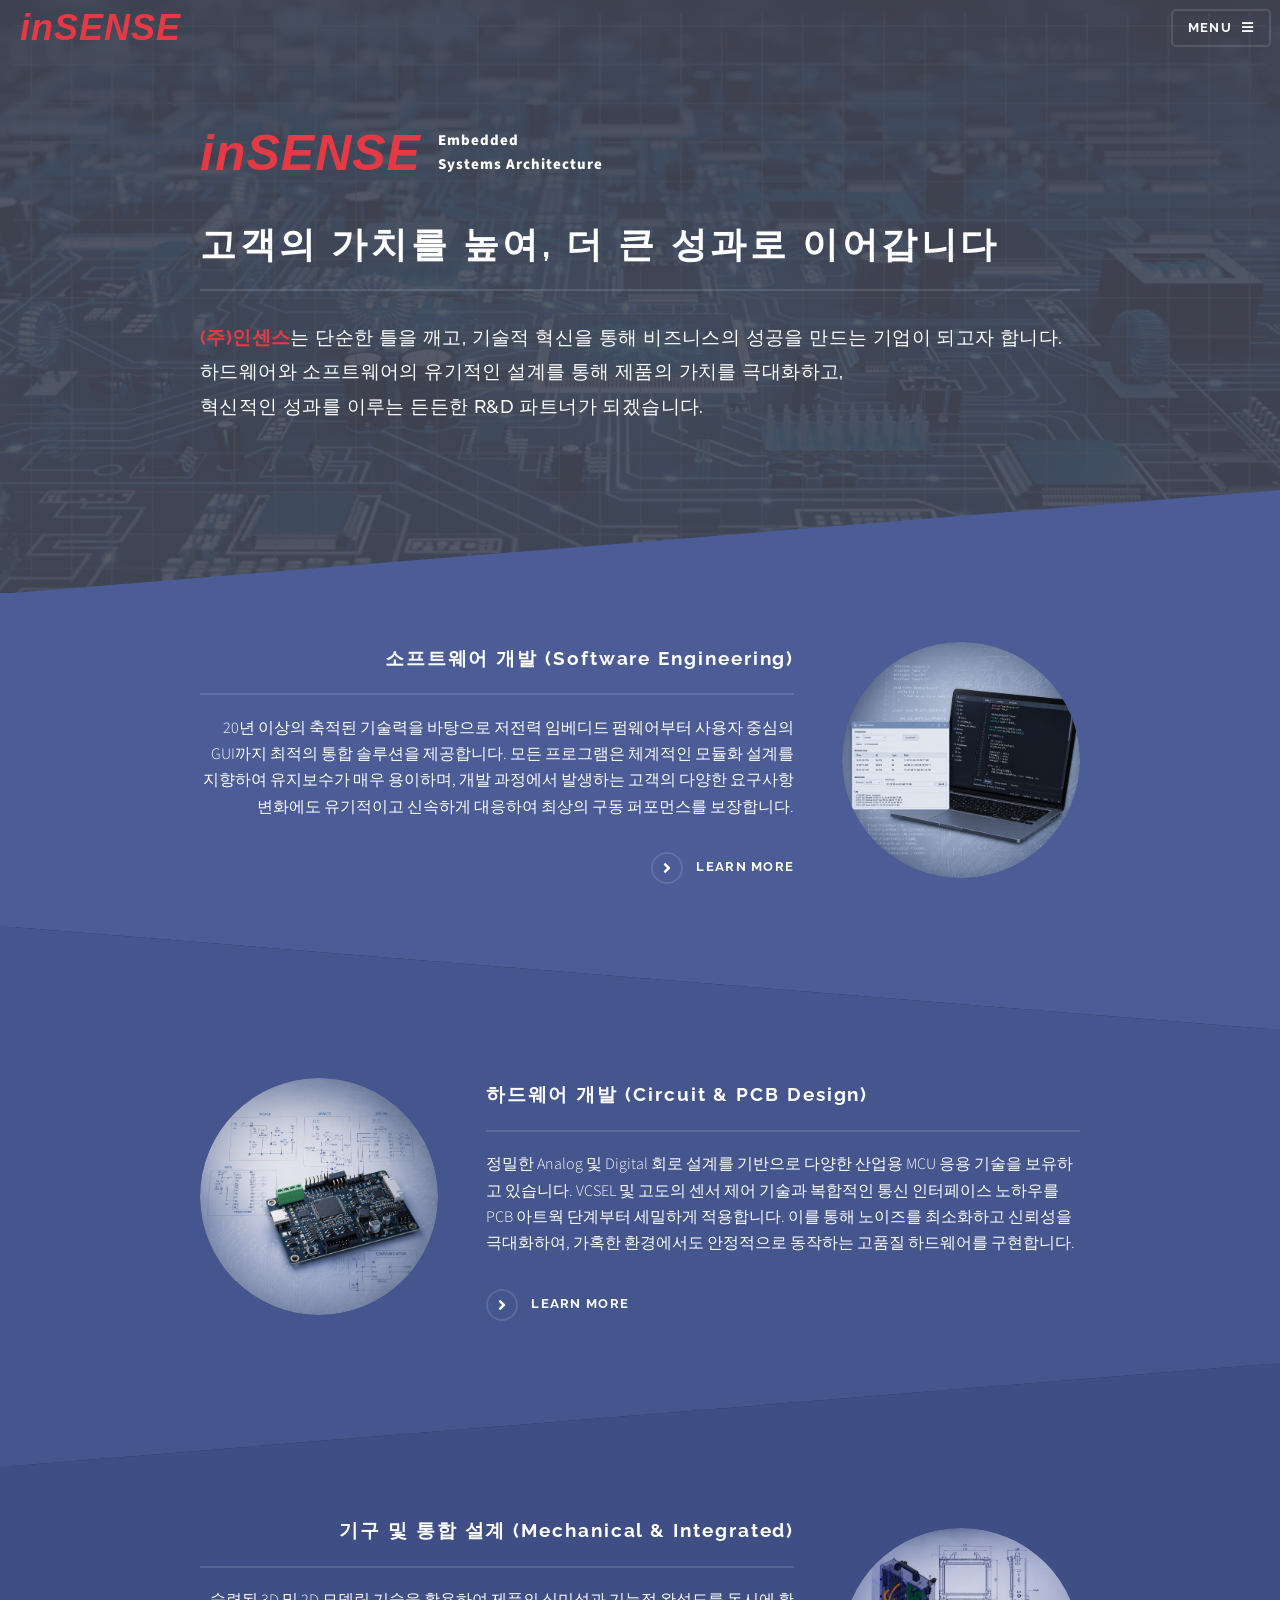
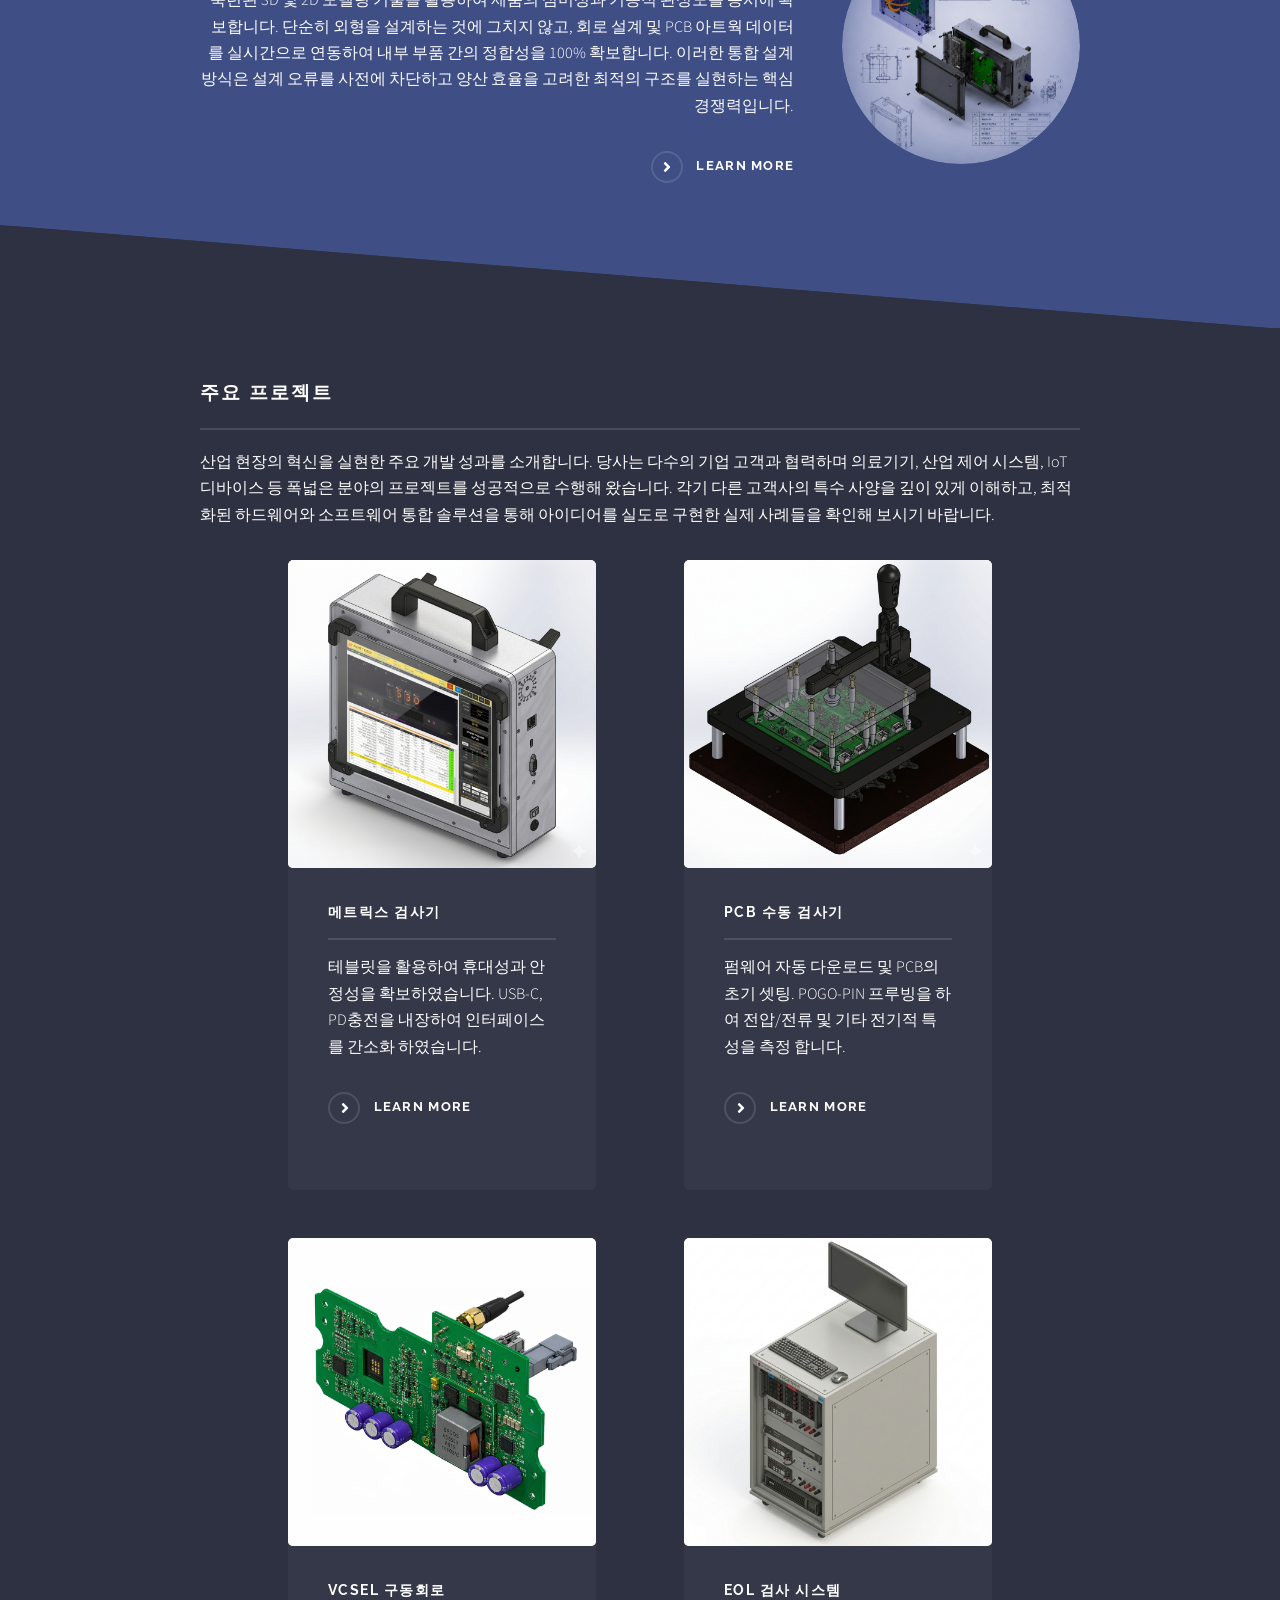
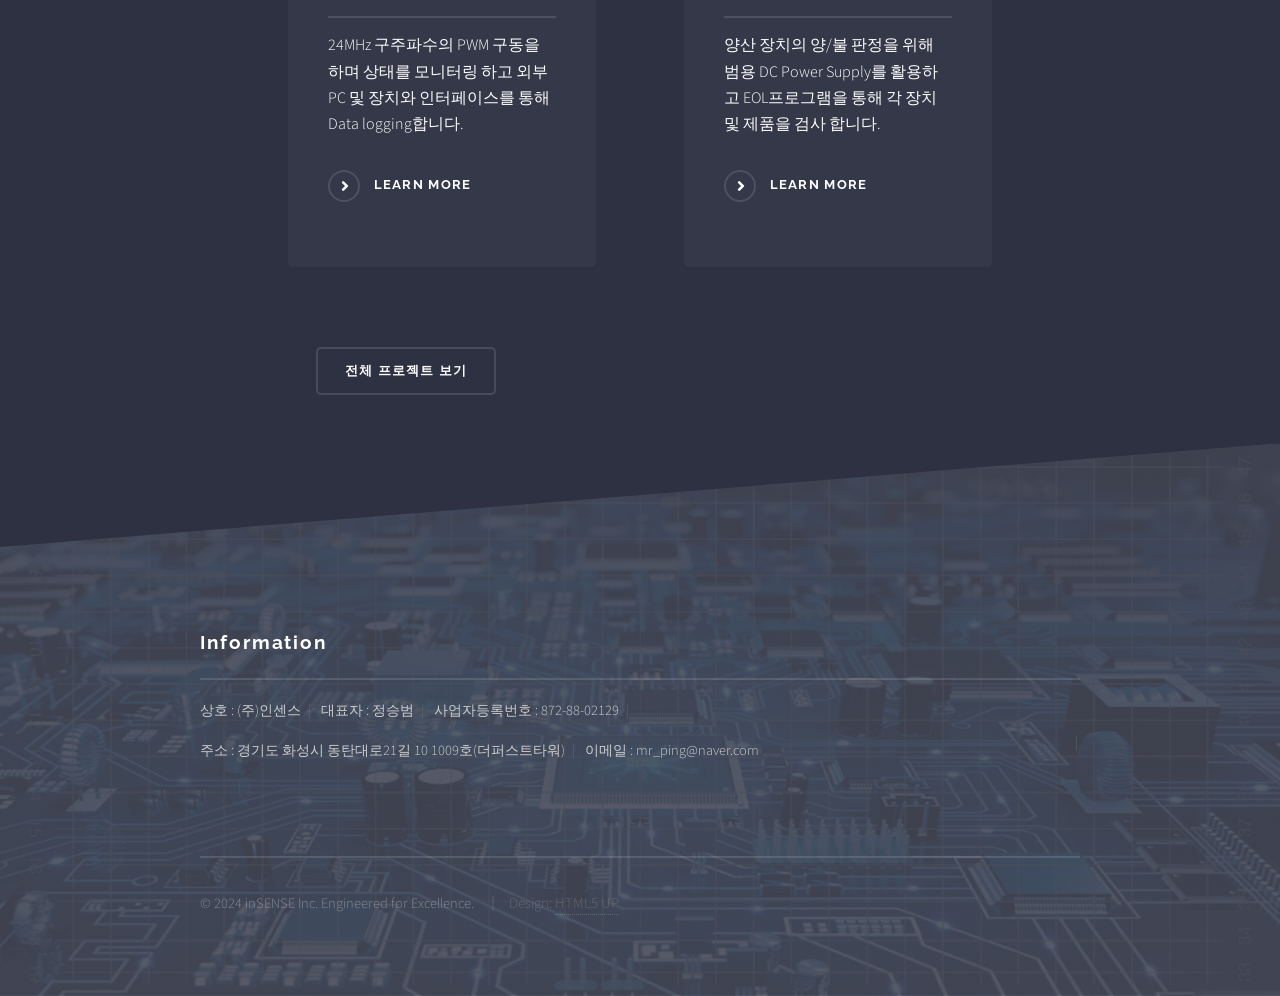
==== index.html @ 82f9abb6 "Update index.html" ====
<!DOCTYPE HTML>
<!--
	Solid State by HTML5 UP
	html5up.net | @ajlkn
	Free for personal and commercial use under the CCA 3.0 license (html5up.net/license)
-->
<html>
	<head>
	  <title>Embedded Core Technologies</title>
    <meta charset="utf-8" />
    <meta name="viewport" content="width=device-width, initial-scale=1, user-scalable=no" />

    <link rel="canonical" href="https://www.insense.co.kr">

    <meta property="og:title" content="Embedded Core Innovation">
    <meta property="og:description" content="R&D and Management Solutions">
    <meta property="og:image" content="https://www.insense.co.kr/images/main.jpg">
    <meta property="og:image:width" content="1200">
    <meta property="og:image:height" content="630">
    <meta property="og:url" content="https://www.insense.co.kr">
    <meta property="og:type" content="website">

    <link rel="stylesheet" href="assets/css/main.css" />
    <noscript>
        <link rel="stylesheet" href="assets/css/noscript.css" />
    </noscript>
	</head>
	
	
	
	<body class="is-preload">

		<!-- Page Wrapper -->
			<div id="page-wrapper">

				<!-- Header -->
					<header id="header" class="alt">
						
						
						<h1>
              <a href="index.html">
                <span style="
                  color:#e63946;
                  font-family:'Agency FB', sans-serif;
                  font-style:italic;
                  font-weight:900;
                  font-size:36px;
                  letter-spacing:1px;
                ">
                  inSENSE
                </span>
              </a>
            </h1>
						
						
						
						
						<nav>
							<a href="#menu">Menu</a>
						</nav>
					</header>

				<!-- Menu -->
					<nav id="menu">
						<div class="inner">
							<h2>Menu</h2>
							<ul class="links">
								<li><a href="index.html">HOME</a></li>
								<li><a href="m-company.html">COMPANY</a></li>
								<li><a href="i-software.html">SOFTWARE</a></li>
								<li><a href="i-hardware.html">HARDWARE</a></li>
								<li><a href="i-mechanical.html">MECHANICAL</a></li>
								<li><a href="m-project.html">PROJECT</a></li>
							</ul>
							<a href="#" class="close">Close</a>
						</div>
					</nav>

				<!-- Banner -->
					<section id="banner">
						<div class="inner">
							<div class="logo">
								<span style="
                  color:#e63946;
                  font-family:'Agency FB', sans-serif;
                  font-style:italic;
                  font-weight:900;
                  font-size:50px;
                  letter-spacing:1px;
                ">
                  inSENSE
                </span>
                
                <div style="
                  margin-left:05px;
                  color:#ffffff;
                  font-size:15px;
                  line-height:1.2;
                  letter-spacing:1px;
                  font-weight:800;
                ">
                  <div style="margin-bottom:6px;">Embedded</div>
                <div>Systems Architecture</div>
                </div>
  
              </div>
							<h2>고객의 가치를 높여, 더 큰 성과로 이어갑니다</h2>
								<p style="color: #ffffff; font-size: 1.2em; line-height: 1.8; font-weight: 500; word-break: keep-all;">
				            <span style="color: #e63946; font-weight: 700;">(주)인센스</span>는 단순한 틀을 깨고, 기술적 혁신을 통해 비즈니스의 성공을 만드는 기업이 되고자 합니다.<br>
				            하드웨어와 소프트웨어의 유기적인 설계를 통해 제품의 가치를 극대화하고,<br>
				            혁신적인 성과를 이루는 든든한 R&D 파트너가 되겠습니다.
				        </p>
						</div>
					</section>

				<!-- Wrapper -->
					<section id="wrapper">

						<!-- One -->
							<section id="one" class="wrapper spotlight style1">
								<div class="inner">
									<a href="i-software.html" class="image"><img src="images/pic01.jpg" alt="" /></a>
									<div class="content">
										<h2 class="major">소프트웨어 개발 (Software Engineering)</h2>
										<p>20년 이상의 축적된 기술력을 바탕으로 저전력 임베디드 펌웨어부터 사용자 중심의 GUI까지 최적의 통합 솔루션을 제공합니다. 모든 프로그램은 체계적인 모듈화 설계를 지향하여 유지보수가 매우 용이하며, 개발 과정에서 발생하는 고객의 다양한 요구사항 변화에도 유기적이고 신속하게 대응하여 최상의 구동 퍼포먼스를 보장합니다.</p>
										<a href="i-software.html" class="special">Learn more</a>
									</div>
								</div>
							</section>

						<!-- Two -->
							<section id="two" class="wrapper alt spotlight style2">
								<div class="inner">
									<a href="i-hardware.html" class="image"><img src="images/pic02.jpg" alt="" /></a>
									<div class="content">
										<h2 class="major">하드웨어 개발 (Circuit & PCB Design)</h2>
										<p>정밀한 Analog 및 Digital 회로 설계를 기반으로 다양한 산업용 MCU 응용 기술을 보유하고 있습니다. VCSEL 및 고도의 센서 제어 기술과 복합적인 통신 인터페이스 노하우를 PCB 아트웍 단계부터 세밀하게 적용합니다. 이를 통해 노이즈를 최소화하고 신뢰성을 극대화하여, 가혹한 환경에서도 안정적으로 동작하는 고품질 하드웨어를 구현합니다.</p>
										<a href="i-hardware.html" class="special">Learn more</a>
									</div>
								</div>
							</section>

						<!-- Three -->
							<section id="three" class="wrapper spotlight style3">
								<div class="inner">
									<a href="i-mechanical.html" class="image"><img src="images/pic03.jpg" alt="" /></a>
									<div class="content">
										<h2 class="major">기구 및 통합 설계 (Mechanical & Integrated)</h2>
										<p>숙련된 3D 및 2D 모델링 기술을 활용하여 제품의 심미성과 기능적 완성도를 동시에 확보합니다. 단순히 외형을 설계하는 것에 그치지 않고, 회로 설계 및 PCB 아트웍 데이터를 실시간으로 연동하여 내부 부품 간의 정합성을 100% 확보합니다. 이러한 통합 설계 방식은 설계 오류를 사전에 차단하고 양산 효율을 고려한 최적의 구조를 실현하는 핵심 경쟁력입니다.</p>
										<a href="i-mechanical.html" class="special">Learn more</a>
									</div>
								</div>
							</section>

						<!-- Four -->
							<section id="four" class="wrapper alt style1">
								<div class="inner">
									<h2 class="major">주요 프로젝트</h2>
									<p>산업 현장의 혁신을 실현한 주요 개발 성과를 소개합니다. 당사는 다수의 기업 고객과 협력하며 의료기기, 산업 제어 시스템, IoT 디바이스 등 폭넓은 분야의 프로젝트를 성공적으로 수행해 왔습니다. 각기 다른 고객사의 특수 사양을 깊이 있게 이해하고, 최적화된 하드웨어와 소프트웨어 통합 솔루션을 통해 아이디어를 실도로 구현한 실제 사례들을 확인해 보시기 바랍니다.</p>
									<section class="features">
									
										<article>
											<a href="#" class="image"><img src="images/pic04.jpg" alt="" /></a>
											<h3 class="major">메트릭스 검사기</h3>
											<p>테블릿을 활용하여 휴대성과 안정성을 확보하였습니다. USB-C, PD충전을 내장하여 인터페이스를 간소화 하였습니다.</p>
											<a href="#" class="special">Learn more</a>
										</article>
										
										<article>
											<a href="#" class="image"><img src="images/pic05.jpg" alt="" /></a>
											<h3 class="major">PCB 수동 검사기</h3>
											<p>펌웨어 자동 다운로드 및 PCB의 초기 셋팅. POGO-PIN 프루빙을 하여 전압/전류 및 기타 전기적 특성을 측정 합니다.</p>
											<a href="#" class="special">Learn more</a>
										</article>
										
										<article>
											<a href="#" class="image"><img src="images/pic06.jpg" alt="" /></a>
											<h3 class="major">VCSEL 구동회로</h3>
											<p>24MHz 구주파수의 PWM 구동을 하며 상태를 모니터링 하고 외부 PC 및 장치와 인터페이스를 통해 Data logging합니다.</p>
											<a href="#" class="special">Learn more</a>
										</article>
										
										<article>
											<a href="#" class="image"><img src="images/pic07.jpg" alt="" /></a>
											<h3 class="major">EOL 검사 시스템</h3>
											<p>양산 장치의 양/불 판정을 위해 범용 DC Power Supply를 활용하고 EOL프로그램을 통해 각 장치 및 제품을 검사 합니다.</p>
											<a href="#" class="special">Learn more</a>
										</article>

									</section>
									<ul class="actions">
										<li><a href="m-project.html" class="button">전체 프로젝트 보기</a></li>
									</ul>
								</div>
							</section>
					</section>
					
				<!-- Footer -->
					<div id="footer-placeholder"></div>
		<!-- Scripts -->
			<script src="assets/js/jquery.min.js"></script>
			<script src="assets/js/jquery.scrollex.min.js"></script>
			<script src="assets/js/browser.min.js"></script>
			<script src="assets/js/breakpoints.min.js"></script>
			<script src="assets/js/util.js"></script>
			<script src="assets/js/main.js"></script>
			<script src="assets/js/security.js"></script>
			<script src="assets/js/common.js"></script>
	</body>
</html>
---- assets/css/main.css ----
@import url(fontawesome-all.min.css);
@import url("https://fonts.googleapis.com/css?family=Raleway:200,700|Source+Sans+Pro:300,600,300italic,600italic");

/*
	Solid State by HTML5 UP
	html5up.net | @ajlkn
	Free for personal and commercial use under the CCA 3.0 license (html5up.net/license)
*/

html, body, div, span, applet, object,
iframe, h1, h2, h3, h4, h5, h6, p, blockquote,
pre, a, abbr, acronym, address, big, cite,
code, del, dfn, em, img, ins, kbd, q, s, samp,
small, strike, strong, sub, sup, tt, var, b,
u, i, center, dl, dt, dd, ol, ul, li, fieldset,
form, label, legend, table, caption, tbody,
tfoot, thead, tr, th, td, article, aside,
canvas, details, embed, figure, figcaption,
footer, header, hgroup, menu, nav, output, ruby,
section, summary, time, mark, audio, video {
	margin: 0;
	padding: 0;
	border: 0;
	font-size: 100%;
	font: inherit;
	vertical-align: baseline;}

article, aside, details, figcaption, figure,
footer, header, hgroup, menu, nav, section {
	display: block;}

body {
	line-height: 1;
}

ol, ul {
	list-style: none;
}

blockquote, q {
	quotes: none;
}

	blockquote:before, blockquote:after, q:before, q:after {
		content: '';
		content: none;
	}

table {
	border-collapse: collapse;
	border-spacing: 0;
}

body {
	-webkit-text-size-adjust: none;
}

mark {
	background-color: transparent;
	color: inherit;
}

input::-moz-focus-inner {
	border: 0;
	padding: 0;
}

input, select, textarea {
	-moz-appearance: none;
	-webkit-appearance: none;
	-ms-appearance: none;
	appearance: none;
}

/* Basic */

	@-ms-viewport {
		width: device-width;
	}

	body {
		-ms-overflow-style: scrollbar;
	}

	@media screen and (max-width: 480px) {

		html, body {
			min-width: 320px;
		}

	}

	html {
		box-sizing: border-box;
	}

	*, *:before, *:after {
		box-sizing: inherit;
	}

	body {
		background-color: #2e3141;
		background-image: linear-gradient(to top, rgba(46, 49, 65, 0.8), rgba(46, 49, 65, 0.8)), url("../../images/bg.jpg");
		background-size: auto,
 cover;
		background-attachment: fixed,
 fixed;
		background-position: center,
 center;
	}

		body.is-preload *, body.is-preload *:before, body.is-preload *:after {
			-moz-animation: none !important;
			-webkit-animation: none !important;
			-ms-animation: none !important;
			animation: none !important;
			-moz-transition: none !important;
			-webkit-transition: none !important;
			-ms-transition: none !important;
			transition: none !important;
		}

/* Type */

	body, input, select, textarea {
		color: #ffffff;
		font-family: "Source Sans Pro", Helvetica, sans-serif;
		font-size: 16.5pt;
		font-weight: 300;
		line-height: 1.65;
	}

		@media screen and (max-width: 1680px) {

			body, input, select, textarea {
				font-size: 13pt;
			}

		}

		@media screen and (max-width: 1280px) {

			body, input, select, textarea {
				font-size: 12pt;
			}

		}

		@media screen and (max-width: 980px) {

			body, input, select, textarea {
				font-size: 12pt;
			}

		}

		@media screen and (max-width: 736px) {

			body, input, select, textarea {
				font-size: 12pt;
			}

		}

		@media screen and (max-width: 480px) {

			body, input, select, textarea {
				font-size: 12pt;
			}

		}

	a {
		-moz-transition: color 0.2s ease-in-out, border-bottom-color 0.2s ease-in-out;
		-webkit-transition: color 0.2s ease-in-out, border-bottom-color 0.2s ease-in-out;
		-ms-transition: color 0.2s ease-in-out, border-bottom-color 0.2s ease-in-out;
		transition: color 0.2s ease-in-out, border-bottom-color 0.2s ease-in-out;
		border-bottom: dotted 1px rgba(255, 255, 255, 0.35);
		color: #ffffff;
		text-decoration: none;
	}

		a:hover {
			border-bottom-color: transparent;
			color: #ffffff !important;
		}

		a.special:not(.button) {
			text-decoration: none;
			border-bottom: 0;
			display: block;
			font-family: Raleway, Helvetica, sans-serif;
			font-size: 0.8em;
			font-weight: 700;
			letter-spacing: 0.1em;
			margin: 0 0 2em 0;
			text-transform: uppercase;
		}

			a.special:not(.button):before {
				-moz-osx-font-smoothing: grayscale;
				-webkit-font-smoothing: antialiased;
				display: inline-block;
				font-style: normal;
				font-variant: normal;
				text-rendering: auto;
				line-height: 1;
				text-transform: none !important;
				font-family: 'Font Awesome 5 Free';
				font-weight: 900;
			}

			a.special:not(.button):before {
				-moz-transition: background-color 0.2s ease-in-out;
				-webkit-transition: background-color 0.2s ease-in-out;
				-ms-transition: background-color 0.2s ease-in-out;
				transition: background-color 0.2s ease-in-out;
				border-radius: 100%;
				border: solid 2px rgba(255, 255, 255, 0.125);
				content: '\f105';
				display: inline-block;
				font-size: 1.25em;
				height: 2em;
				line-height: 1.75em;
				margin-right: 0.85em;
				text-align: center;
				text-indent: 0.15em;
				vertical-align: middle;
				width: 2em;
			}

			a.special:not(.button):hover:before {
				background-color: rgba(255, 255, 255, 0.025);
			}

			a.special:not(.button):active:before {
				background-color: rgba(255, 255, 255, 0.075);
			}

	strong, b {
		color: #ffffff;
		font-weight: 600;
	}

	em, i {
		font-style: italic;
	}

	p {
		margin: 0 0 2em 0;
	}

	h1, h2, h3, h4, h5, h6 {
		color: #ffffff;
		font-family: Raleway, Helvetica, sans-serif;
		font-weight: 700;
		letter-spacing: 0.1em;
		margin: 0 0 1em 0;
		text-transform: none !important;
	}

		h1 a, h2 a, h3 a, h4 a, h5 a, h6 a {
			color: inherit;
			text-decoration: none;
			border-bottom: 0;
		}

		h1 span, h2 span, h3 span, h4 span, h5 span, h6 span {
			font-weight: 200;
		}

		h1.major, h2.major, h3.major, h4.major, h5.major, h6.major {
			padding-bottom: 1em;
			border-bottom: solid 2px rgba(255, 255, 255, 0.125);
		}

	h2 {
		font-size: 1.2em;
	}

	h3 {
		font-size: 0.9em;
	}

	h4 {
		font-size: 0.7em;
	}

	h5 {
		font-size: 0.7em;
	}

	h6 {
		font-size: 0.7em;
	}

	@media screen and (max-width: 736px) {

		h2 {
			font-size: 1em;
		}

		h3 {
			font-size: 0.8em;
		}

	}

	sub {
		font-size: 0.8em;
		position: relative;
		top: 0.5em;
	}

	sup {
		font-size: 0.8em;
		position: relative;
		top: -0.5em;
	}

	blockquote {
		border-left: solid 4px rgba(255, 255, 255, 0.125);
		font-style: italic;
		margin: 0 0 2em 0;
		padding: 0.5em 0 0.5em 2em;
	}

	code {
		background: rgba(255, 255, 255, 0.025);
		border-radius: 5px;
		border: solid 2px rgba(255, 255, 255, 0.125);
		font-family: "Courier New", monospace;
		font-size: 0.9em;
		margin: 0 0.25em;
		padding: 0.25em 0.65em;
	}

	pre {
		-webkit-overflow-scrolling: touch;
		font-family: "Courier New", monospace;
		font-size: 0.9em;
		margin: 0 0 2em 0;
	}

		pre code {
			display: block;
			line-height: 1.75em;
			padding: 1em 1.5em;
			overflow-x: auto;
		}

	hr {
		border: 0;
		border-bottom: solid 2px rgba(255, 255, 255, 0.125);
		margin: 2.5em 0;
	}

		hr.major {
			margin: 4em 0;
		}

	.align-left {
		text-align: left;
	}

	.align-center {
		text-align: center;
	}

	.align-right {
		text-align: right;
	}

/* Row */

	.row {
		display: flex;
		flex-wrap: wrap;
		box-sizing: border-box;
		align-items: stretch;
	}

		.row > * {
			box-sizing: border-box;
		}

		.row.gtr-uniform > * > :last-child {
			margin-bottom: 0;
		}

		.row.aln-left {
			justify-content: flex-start;
		}

		.row.aln-center {
			justify-content: center;
		}

		.row.aln-right {
			justify-content: flex-end;
		}

		.row.aln-top {
			align-items: flex-start;
		}

		.row.aln-middle {
			align-items: center;
		}

		.row.aln-bottom {
			align-items: flex-end;
		}

		.row > .imp {
			order: -1;
		}

		.row > .col-1 {
			width: 8.33333%;
		}

		.row > .off-1 {
			margin-left: 8.33333%;
		}

		.row > .col-2 {
			width: 16.66667%;
		}

		.row > .off-2 {
			margin-left: 16.66667%;
		}

		.row > .col-3 {
			width: 25%;
		}

		.row > .off-3 {
			margin-left: 25%;
		}

		.row > .col-4 {
			width: 33.33333%;
		}

		.row > .off-4 {
			margin-left: 33.33333%;
		}

		.row > .col-5 {
			width: 41.66667%;
		}

		.row > .off-5 {
			margin-left: 41.66667%;
		}

		.row > .col-6 {
			width: 50%;
		}

		.row > .off-6 {
			margin-left: 50%;
		}

		.row > .col-7 {
			width: 58.33333%;
		}

		.row > .off-7 {
			margin-left: 58.33333%;
		}

		.row > .col-8 {
			width: 66.66667%;
		}

		.row > .off-8 {
			margin-left: 66.66667%;
		}

		.row > .col-9 {
			width: 75%;
		}

		.row > .off-9 {
			margin-left: 75%;
		}

		.row > .col-10 {
			width: 83.33333%;
		}

		.row > .off-10 {
			margin-left: 83.33333%;
		}

		.row > .col-11 {
			width: 91.66667%;
		}

		.row > .off-11 {
			margin-left: 91.66667%;
		}

		.row > .col-12 {
			width: 100%;
		}

		.row > .off-12 {
			margin-left: 100%;
		}

		.row.gtr-0 {
			margin-top: 0;
			margin-left: 0em;
		}

			.row.gtr-0 > * {
				padding: 0 0 0 0em;
			}

			.row.gtr-0.gtr-uniform {
				margin-top: 0em;
			}

				.row.gtr-0.gtr-uniform > * {
					padding-top: 0em;
				}

		.row.gtr-25 {
			margin-top: 0;
			margin-left: -0.4375em;
		}

			.row.gtr-25 > * {
				padding: 0 0 0 0.4375em;
			}

			.row.gtr-25.gtr-uniform {
				margin-top: -0.4375em;
			}

				.row.gtr-25.gtr-uniform > * {
					padding-top: 0.4375em;
				}

		.row.gtr-50 {
			margin-top: 0;
			margin-left: -0.875em;
		}

			.row.gtr-50 > * {
				padding: 0 0 0 0.875em;
			}

			.row.gtr-50.gtr-uniform {
				margin-top: -0.875em;
			}

				.row.gtr-50.gtr-uniform > * {
					padding-top: 0.875em;
				}

		.row {
			margin-top: 0;
			margin-left: -1.75em;
		}

			.row > * {
				padding: 0 0 0 1.75em;
			}

			.row.gtr-uniform {
				margin-top: -1.75em;
			}

				.row.gtr-uniform > * {
					padding-top: 1.75em;
				}

		.row.gtr-150 {
			margin-top: 0;
			margin-left: -2.625em;
		}

			.row.gtr-150 > * {
				padding: 0 0 0 2.625em;
			}

			.row.gtr-150.gtr-uniform {
				margin-top: -2.625em;
			}

				.row.gtr-150.gtr-uniform > * {
					padding-top: 2.625em;
				}

		.row.gtr-200 {
			margin-top: 0;
			margin-left: -3.5em;
		}

			.row.gtr-200 > * {
				padding: 0 0 0 3.5em;
			}

			.row.gtr-200.gtr-uniform {
				margin-top: -3.5em;
			}

				.row.gtr-200.gtr-uniform > * {
					padding-top: 3.5em;
				}

		@media screen and (max-width: 1680px) {

			.row {
				display: flex;
				flex-wrap: wrap;
				box-sizing: border-box;
				align-items: stretch;
			}

				.row > * {
					box-sizing: border-box;
				}

				.row.gtr-uniform > * > :last-child {
					margin-bottom: 0;
				}

				.row.aln-left {
					justify-content: flex-start;
				}

				.row.aln-center {
					justify-content: center;
				}

				.row.aln-right {
					justify-content: flex-end;
				}

				.row.aln-top {
					align-items: flex-start;
				}

				.row.aln-middle {
					align-items: center;
				}

				.row.aln-bottom {
					align-items: flex-end;
				}

				.row > .imp-xlarge {
					order: -1;
				}

				.row > .col-1-xlarge {
					width: 8.33333%;
				}

				.row > .off-1-xlarge {
					margin-left: 8.33333%;
				}

				.row > .col-2-xlarge {
					width: 16.66667%;
				}

				.row > .off-2-xlarge {
					margin-left: 16.66667%;
				}

				.row > .col-3-xlarge {
					width: 25%;
				}

				.row > .off-3-xlarge {
					margin-left: 25%;
				}

				.row > .col-4-xlarge {
					width: 33.33333%;
				}

				.row > .off-4-xlarge {
					margin-left: 33.33333%;
				}

				.row > .col-5-xlarge {
					width: 41.66667%;
				}

				.row > .off-5-xlarge {
					margin-left: 41.66667%;
				}

				.row > .col-6-xlarge {
					width: 50%;
				}

				.row > .off-6-xlarge {
					margin-left: 50%;
				}

				.row > .col-7-xlarge {
					width: 58.33333%;
				}

				.row > .off-7-xlarge {
					margin-left: 58.33333%;
				}

				.row > .col-8-xlarge {
					width: 66.66667%;
				}

				.row > .off-8-xlarge {
					margin-left: 66.66667%;
				}

				.row > .col-9-xlarge {
					width: 75%;
				}

				.row > .off-9-xlarge {
					margin-left: 75%;
				}

				.row > .col-10-xlarge {
					width: 83.33333%;
				}

				.row > .off-10-xlarge {
					margin-left: 83.33333%;
				}

				.row > .col-11-xlarge {
					width: 91.66667%;
				}

				.row > .off-11-xlarge {
					margin-left: 91.66667%;
				}

				.row > .col-12-xlarge {
					width: 100%;
				}

				.row > .off-12-xlarge {
					margin-left: 100%;
				}

				.row.gtr-0 {
					margin-top: 0;
					margin-left: 0em;
				}

					.row.gtr-0 > * {
						padding: 0 0 0 0em;
					}

					.row.gtr-0.gtr-uniform {
						margin-top: 0em;
					}

						.row.gtr-0.gtr-uniform > * {
							padding-top: 0em;
						}

				.row.gtr-25 {
					margin-top: 0;
					margin-left: -0.4375em;
				}

					.row.gtr-25 > * {
						padding: 0 0 0 0.4375em;
					}

					.row.gtr-25.gtr-uniform {
						margin-top: -0.4375em;
					}

						.row.gtr-25.gtr-uniform > * {
							padding-top: 0.4375em;
						}

				.row.gtr-50 {
					margin-top: 0;
					margin-left: -0.875em;
				}

					.row.gtr-50 > * {
						padding: 0 0 0 0.875em;
					}

					.row.gtr-50.gtr-uniform {
						margin-top: -0.875em;
					}

						.row.gtr-50.gtr-uniform > * {
							padding-top: 0.875em;
						}

				.row {
					margin-top: 0;
					margin-left: -1.75em;
				}

					.row > * {
						padding: 0 0 0 1.75em;
					}

					.row.gtr-uniform {
						margin-top: -1.75em;
					}

						.row.gtr-uniform > * {
							padding-top: 1.75em;
						}

				.row.gtr-150 {
					margin-top: 0;
					margin-left: -2.625em;
				}

					.row.gtr-150 > * {
						padding: 0 0 0 2.625em;
					}

					.row.gtr-150.gtr-uniform {
						margin-top: -2.625em;
					}

						.row.gtr-150.gtr-uniform > * {
							padding-top: 2.625em;
						}

				.row.gtr-200 {
					margin-top: 0;
					margin-left: -3.5em;
				}

					.row.gtr-200 > * {
						padding: 0 0 0 3.5em;
					}

					.row.gtr-200.gtr-uniform {
						margin-top: -3.5em;
					}

						.row.gtr-200.gtr-uniform > * {
							padding-top: 3.5em;
						}

		}

		@media screen and (max-width: 1280px) {

			.row {
				display: flex;
				flex-wrap: wrap;
				box-sizing: border-box;
				align-items: stretch;
			}

				.row > * {
					box-sizing: border-box;
				}

				.row.gtr-uniform > * > :last-child {
					margin-bottom: 0;
				}

				.row.aln-left {
					justify-content: flex-start;
				}

				.row.aln-center {
					justify-content: center;
				}

				.row.aln-right {
					justify-content: flex-end;
				}

				.row.aln-top {
					align-items: flex-start;
				}

				.row.aln-middle {
					align-items: center;
				}

				.row.aln-bottom {
					align-items: flex-end;
				}

				.row > .imp-large {
					order: -1;
				}

				.row > .col-1-large {
					width: 8.33333%;
				}

				.row > .off-1-large {
					margin-left: 8.33333%;
				}

				.row > .col-2-large {
					width: 16.66667%;
				}

				.row > .off-2-large {
					margin-left: 16.66667%;
				}

				.row > .col-3-large {
					width: 25%;
				}

				.row > .off-3-large {
					margin-left: 25%;
				}

				.row > .col-4-large {
					width: 33.33333%;
				}

				.row > .off-4-large {
					margin-left: 33.33333%;
				}

				.row > .col-5-large {
					width: 41.66667%;
				}

				.row > .off-5-large {
					margin-left: 41.66667%;
				}

				.row > .col-6-large {
					width: 50%;
				}

				.row > .off-6-large {
					margin-left: 50%;
				}

				.row > .col-7-large {
					width: 58.33333%;
				}

				.row > .off-7-large {
					margin-left: 58.33333%;
				}

				.row > .col-8-large {
					width: 66.66667%;
				}

				.row > .off-8-large {
					margin-left: 66.66667%;
				}

				.row > .col-9-large {
					width: 75%;
				}

				.row > .off-9-large {
					margin-left: 75%;
				}

				.row > .col-10-large {
					width: 83.33333%;
				}

				.row > .off-10-large {
					margin-left: 83.33333%;
				}

				.row > .col-11-large {
					width: 91.66667%;
				}

				.row > .off-11-large {
					margin-left: 91.66667%;
				}

				.row > .col-12-large {
					width: 100%;
				}

				.row > .off-12-large {
					margin-left: 100%;
				}

				.row.gtr-0 {
					margin-top: 0;
					margin-left: 0em;
				}

					.row.gtr-0 > * {
						padding: 0 0 0 0em;
					}

					.row.gtr-0.gtr-uniform {
						margin-top: 0em;
					}

						.row.gtr-0.gtr-uniform > * {
							padding-top: 0em;
						}

				.row.gtr-25 {
					margin-top: 0;
					margin-left: -0.4375em;
				}

					.row.gtr-25 > * {
						padding: 0 0 0 0.4375em;
					}

					.row.gtr-25.gtr-uniform {
						margin-top: -0.4375em;
					}

						.row.gtr-25.gtr-uniform > * {
							padding-top: 0.4375em;
						}

				.row.gtr-50 {
					margin-top: 0;
					margin-left: -0.875em;
				}

					.row.gtr-50 > * {
						padding: 0 0 0 0.875em;
					}

					.row.gtr-50.gtr-uniform {
						margin-top: -0.875em;
					}

						.row.gtr-50.gtr-uniform > * {
							padding-top: 0.875em;
						}

				.row {
					margin-top: 0;
					margin-left: -1.75em;
				}

					.row > * {
						padding: 0 0 0 1.75em;
					}

					.row.gtr-uniform {
						margin-top: -1.75em;
					}

						.row.gtr-uniform > * {
							padding-top: 1.75em;
						}

				.row.gtr-150 {
					margin-top: 0;
					margin-left: -2.625em;
				}

					.row.gtr-150 > * {
						padding: 0 0 0 2.625em;
					}

					.row.gtr-150.gtr-uniform {
						margin-top: -2.625em;
					}

						.row.gtr-150.gtr-uniform > * {
							padding-top: 2.625em;
						}

				.row.gtr-200 {
					margin-top: 0;
					margin-left: -3.5em;
				}

					.row.gtr-200 > * {
						padding: 0 0 0 3.5em;
					}

					.row.gtr-200.gtr-uniform {
						margin-top: -3.5em;
					}

						.row.gtr-200.gtr-uniform > * {
							padding-top: 3.5em;
						}

		}

		@media screen and (max-width: 980px) {

			.row {
				display: flex;
				flex-wrap: wrap;
				box-sizing: border-box;
				align-items: stretch;
			}

				.row > * {
					box-sizing: border-box;
				}

				.row.gtr-uniform > * > :last-child {
					margin-bottom: 0;
				}

				.row.aln-left {
					justify-content: flex-start;
				}

				.row.aln-center {
					justify-content: center;
				}

				.row.aln-right {
					justify-content: flex-end;
				}

				.row.aln-top {
					align-items: flex-start;
				}

				.row.aln-middle {
					align-items: center;
				}

				.row.aln-bottom {
					align-items: flex-end;
				}

				.row > .imp-medium {
					order: -1;
				}

				.row > .col-1-medium {
					width: 8.33333%;
				}

				.row > .off-1-medium {
					margin-left: 8.33333%;
				}

				.row > .col-2-medium {
					width: 16.66667%;
				}

				.row > .off-2-medium {
					margin-left: 16.66667%;
				}

				.row > .col-3-medium {
					width: 25%;
				}

				.row > .off-3-medium {
					margin-left: 25%;
				}

				.row > .col-4-medium {
					width: 33.33333%;
				}

				.row > .off-4-medium {
					margin-left: 33.33333%;
				}

				.row > .col-5-medium {
					width: 41.66667%;
				}

				.row > .off-5-medium {
					margin-left: 41.66667%;
				}

				.row > .col-6-medium {
					width: 50%;
				}

				.row > .off-6-medium {
					margin-left: 50%;
				}

				.row > .col-7-medium {
					width: 58.33333%;
				}

				.row > .off-7-medium {
					margin-left: 58.33333%;
				}

				.row > .col-8-medium {
					width: 66.66667%;
				}

				.row > .off-8-medium {
					margin-left: 66.66667%;
				}

				.row > .col-9-medium {
					width: 75%;
				}

				.row > .off-9-medium {
					margin-left: 75%;
				}

				.row > .col-10-medium {
					width: 83.33333%;
				}

				.row > .off-10-medium {
					margin-left: 83.33333%;
				}

				.row > .col-11-medium {
					width: 91.66667%;
				}

				.row > .off-11-medium {
					margin-left: 91.66667%;
				}

				.row > .col-12-medium {
					width: 100%;
				}

				.row > .off-12-medium {
					margin-left: 100%;
				}

				.row.gtr-0 {
					margin-top: 0;
					margin-left: 0em;
				}

					.row.gtr-0 > * {
						padding: 0 0 0 0em;
					}

					.row.gtr-0.gtr-uniform {
						margin-top: 0em;
					}

						.row.gtr-0.gtr-uniform > * {
							padding-top: 0em;
						}

				.row.gtr-25 {
					margin-top: 0;
					margin-left: -0.4375em;
				}

					.row.gtr-25 > * {
						padding: 0 0 0 0.4375em;
					}

					.row.gtr-25.gtr-uniform {
						margin-top: -0.4375em;
					}

						.row.gtr-25.gtr-uniform > * {
							padding-top: 0.4375em;
						}

				.row.gtr-50 {
					margin-top: 0;
					margin-left: -0.875em;
				}

					.row.gtr-50 > * {
						padding: 0 0 0 0.875em;
					}

					.row.gtr-50.gtr-uniform {
						margin-top: -0.875em;
					}

						.row.gtr-50.gtr-uniform > * {
							padding-top: 0.875em;
						}

				.row {
					margin-top: 0;
					margin-left: -1.75em;
				}

					.row > * {
						padding: 0 0 0 1.75em;
					}

					.row.gtr-uniform {
						margin-top: -1.75em;
					}

						.row.gtr-uniform > * {
							padding-top: 1.75em;
						}

				.row.gtr-150 {
					margin-top: 0;
					margin-left: -2.625em;
				}

					.row.gtr-150 > * {
						padding: 0 0 0 2.625em;
					}

					.row.gtr-150.gtr-uniform {
						margin-top: -2.625em;
					}

						.row.gtr-150.gtr-uniform > * {
							padding-top: 2.625em;
						}

				.row.gtr-200 {
					margin-top: 0;
					margin-left: -3.5em;
				}

					.row.gtr-200 > * {
						padding: 0 0 0 3.5em;
					}

					.row.gtr-200.gtr-uniform {
						margin-top: -3.5em;
					}

						.row.gtr-200.gtr-uniform > * {
							padding-top: 3.5em;
						}

		}

		@media screen and (max-width: 736px) {

			.row {
				display: flex;
				flex-wrap: wrap;
				box-sizing: border-box;
				align-items: stretch;
			}

				.row > * {
					box-sizing: border-box;
				}

				.row.gtr-uniform > * > :last-child {
					margin-bottom: 0;
				}

				.row.aln-left {
					justify-content: flex-start;
				}

				.row.aln-center {
					justify-content: center;
				}

				.row.aln-right {
					justify-content: flex-end;
				}

				.row.aln-top {
					align-items: flex-start;
				}

				.row.aln-middle {
					align-items: center;
				}

				.row.aln-bottom {
					align-items: flex-end;
				}

				.row > .imp-small {
					order: -1;
				}

				.row > .col-1-small {
					width: 8.33333%;
				}

				.row > .off-1-small {
					margin-left: 8.33333%;
				}

				.row > .col-2-small {
					width: 16.66667%;
				}

				.row > .off-2-small {
					margin-left: 16.66667%;
				}

				.row > .col-3-small {
					width: 25%;
				}

				.row > .off-3-small {
					margin-left: 25%;
				}

				.row > .col-4-small {
					width: 33.33333%;
				}

				.row > .off-4-small {
					margin-left: 33.33333%;
				}

				.row > .col-5-small {
					width: 41.66667%;
				}

				.row > .off-5-small {
					margin-left: 41.66667%;
				}

				.row > .col-6-small {
					width: 50%;
				}

				.row > .off-6-small {
					margin-left: 50%;
				}

				.row > .col-7-small {
					width: 58.33333%;
				}

				.row > .off-7-small {
					margin-left: 58.33333%;
				}

				.row > .col-8-small {
					width: 66.66667%;
				}

				.row > .off-8-small {
					margin-left: 66.66667%;
				}

				.row > .col-9-small {
					width: 75%;
				}

				.row > .off-9-small {
					margin-left: 75%;
				}

				.row > .col-10-small {
					width: 83.33333%;
				}

				.row > .off-10-small {
					margin-left: 83.33333%;
				}

				.row > .col-11-small {
					width: 91.66667%;
				}

				.row > .off-11-small {
					margin-left: 91.66667%;
				}

				.row > .col-12-small {
					width: 100%;
				}

				.row > .off-12-small {
					margin-left: 100%;
				}

				.row.gtr-0 {
					margin-top: 0;
					margin-left: 0em;
				}

					.row.gtr-0 > * {
						padding: 0 0 0 0em;
					}

					.row.gtr-0.gtr-uniform {
						margin-top: 0em;
					}

						.row.gtr-0.gtr-uniform > * {
							padding-top: 0em;
						}

				.row.gtr-25 {
					margin-top: 0;
					margin-left: -0.3125em;
				}

					.row.gtr-25 > * {
						padding: 0 0 0 0.3125em;
					}

					.row.gtr-25.gtr-uniform {
						margin-top: -0.3125em;
					}

						.row.gtr-25.gtr-uniform > * {
							padding-top: 0.3125em;
						}

				.row.gtr-50 {
					margin-top: 0;
					margin-left: -0.625em;
				}

					.row.gtr-50 > * {
						padding: 0 0 0 0.625em;
					}

					.row.gtr-50.gtr-uniform {
						margin-top: -0.625em;
					}

						.row.gtr-50.gtr-uniform > * {
							padding-top: 0.625em;
						}

				.row {
					margin-top: 0;
					margin-left: -1.25em;
				}

					.row > * {
						padding: 0 0 0 1.25em;
					}

					.row.gtr-uniform {
						margin-top: -1.25em;
					}

						.row.gtr-uniform > * {
							padding-top: 1.25em;
						}

				.row.gtr-150 {
					margin-top: 0;
					margin-left: -1.875em;
				}

					.row.gtr-150 > * {
						padding: 0 0 0 1.875em;
					}

					.row.gtr-150.gtr-uniform {
						margin-top: -1.875em;
					}

						.row.gtr-150.gtr-uniform > * {
							padding-top: 1.875em;
						}

				.row.gtr-200 {
					margin-top: 0;
					margin-left: -2.5em;
				}

					.row.gtr-200 > * {
						padding: 0 0 0 2.5em;
					}

					.row.gtr-200.gtr-uniform {
						margin-top: -2.5em;
					}

						.row.gtr-200.gtr-uniform > * {
							padding-top: 2.5em;
						}

		}

		@media screen and (max-width: 480px) {

			.row {
				display: flex;
				flex-wrap: wrap;
				box-sizing: border-box;
				align-items: stretch;
			}

				.row > * {
					box-sizing: border-box;
				}

				.row.gtr-uniform > * > :last-child {
					margin-bottom: 0;
				}

				.row.aln-left {
					justify-content: flex-start;
				}

				.row.aln-center {
					justify-content: center;
				}

				.row.aln-right {
					justify-content: flex-end;
				}

				.row.aln-top {
					align-items: flex-start;
				}

				.row.aln-middle {
					align-items: center;
				}

				.row.aln-bottom {
					align-items: flex-end;
				}

				.row > .imp-xsmall {
					order: -1;
				}

				.row > .col-1-xsmall {
					width: 8.33333%;
				}

				.row > .off-1-xsmall {
					margin-left: 8.33333%;
				}

				.row > .col-2-xsmall {
					width: 16.66667%;
				}

				.row > .off-2-xsmall {
					margin-left: 16.66667%;
				}

				.row > .col-3-xsmall {
					width: 25%;
				}

				.row > .off-3-xsmall {
					margin-left: 25%;
				}

				.row > .col-4-xsmall {
					width: 33.33333%;
				}

				.row > .off-4-xsmall {
					margin-left: 33.33333%;
				}

				.row > .col-5-xsmall {
					width: 41.66667%;
				}

				.row > .off-5-xsmall {
					margin-left: 41.66667%;
				}

				.row > .col-6-xsmall {
					width: 50%;
				}

				.row > .off-6-xsmall {
					margin-left: 50%;
				}

				.row > .col-7-xsmall {
					width: 58.33333%;
				}

				.row > .off-7-xsmall {
					margin-left: 58.33333%;
				}

				.row > .col-8-xsmall {
					width: 66.66667%;
				}

				.row > .off-8-xsmall {
					margin-left: 66.66667%;
				}

				.row > .col-9-xsmall {
					width: 75%;
				}

				.row > .off-9-xsmall {
					margin-left: 75%;
				}

				.row > .col-10-xsmall {
					width: 83.33333%;
				}

				.row > .off-10-xsmall {
					margin-left: 83.33333%;
				}

				.row > .col-11-xsmall {
					width: 91.66667%;
				}

				.row > .off-11-xsmall {
					margin-left: 91.66667%;
				}

				.row > .col-12-xsmall {
					width: 100%;
				}

				.row > .off-12-xsmall {
					margin-left: 100%;
				}

				.row.gtr-0 {
					margin-top: 0;
					margin-left: 0em;
				}

					.row.gtr-0 > * {
						padding: 0 0 0 0em;
					}

					.row.gtr-0.gtr-uniform {
						margin-top: 0em;
					}

						.row.gtr-0.gtr-uniform > * {
							padding-top: 0em;
						}

				.row.gtr-25 {
					margin-top: 0;
					margin-left: -0.3125em;
				}

					.row.gtr-25 > * {
						padding: 0 0 0 0.3125em;
					}

					.row.gtr-25.gtr-uniform {
						margin-top: -0.3125em;
					}

						.row.gtr-25.gtr-uniform > * {
							padding-top: 0.3125em;
						}

				.row.gtr-50 {
					margin-top: 0;
					margin-left: -0.625em;
				}

					.row.gtr-50 > * {
						padding: 0 0 0 0.625em;
					}

					.row.gtr-50.gtr-uniform {
						margin-top: -0.625em;
					}

						.row.gtr-50.gtr-uniform > * {
							padding-top: 0.625em;
						}

				.row {
					margin-top: 0;
					margin-left: -1.25em;
				}

					.row > * {
						padding: 0 0 0 1.25em;
					}

					.row.gtr-uniform {
						margin-top: -1.25em;
					}

						.row.gtr-uniform > * {
							padding-top: 1.25em;
						}

				.row.gtr-150 {
					margin-top: 0;
					margin-left: -1.875em;
				}

					.row.gtr-150 > * {
						padding: 0 0 0 1.875em;
					}

					.row.gtr-150.gtr-uniform {
						margin-top: -1.875em;
					}

						.row.gtr-150.gtr-uniform > * {
							padding-top: 1.875em;
						}

				.row.gtr-200 {
					margin-top: 0;
					margin-left: -2.5em;
				}

					.row.gtr-200 > * {
						padding: 0 0 0 2.5em;
					}

					.row.gtr-200.gtr-uniform {
						margin-top: -2.5em;
					}

						.row.gtr-200.gtr-uniform > * {
							padding-top: 2.5em;
						}

		}

		@media screen and (max-width: 360px) {

			.row {
				display: flex;
				flex-wrap: wrap;
				box-sizing: border-box;
				align-items: stretch;
			}

				.row > * {
					box-sizing: border-box;
				}

				.row.gtr-uniform > * > :last-child {
					margin-bottom: 0;
				}

				.row.aln-left {
					justify-content: flex-start;
				}

				.row.aln-center {
					justify-content: center;
				}

				.row.aln-right {
					justify-content: flex-end;
				}

				.row.aln-top {
					align-items: flex-start;
				}

				.row.aln-middle {
					align-items: center;
				}

				.row.aln-bottom {
					align-items: flex-end;
				}

				.row > .imp-xxsmall {
					order: -1;
				}

				.row > .col-1-xxsmall {
					width: 8.33333%;
				}

				.row > .off-1-xxsmall {
					margin-left: 8.33333%;
				}

				.row > .col-2-xxsmall {
					width: 16.66667%;
				}

				.row > .off-2-xxsmall {
					margin-left: 16.66667%;
				}

				.row > .col-3-xxsmall {
					width: 25%;
				}

				.row > .off-3-xxsmall {
					margin-left: 25%;
				}

				.row > .col-4-xxsmall {
					width: 33.33333%;
				}

				.row > .off-4-xxsmall {
					margin-left: 33.33333%;
				}

				.row > .col-5-xxsmall {
					width: 41.66667%;
				}

				.row > .off-5-xxsmall {
					margin-left: 41.66667%;
				}

				.row > .col-6-xxsmall {
					width: 50%;
				}

				.row > .off-6-xxsmall {
					margin-left: 50%;
				}

				.row > .col-7-xxsmall {
					width: 58.33333%;
				}

				.row > .off-7-xxsmall {
					margin-left: 58.33333%;
				}

				.row > .col-8-xxsmall {
					width: 66.66667%;
				}

				.row > .off-8-xxsmall {
					margin-left: 66.66667%;
				}

				.row > .col-9-xxsmall {
					width: 75%;
				}

				.row > .off-9-xxsmall {
					margin-left: 75%;
				}

				.row > .col-10-xxsmall {
					width: 83.33333%;
				}

				.row > .off-10-xxsmall {
					margin-left: 83.33333%;
				}

				.row > .col-11-xxsmall {
					width: 91.66667%;
				}

				.row > .off-11-xxsmall {
					margin-left: 91.66667%;
				}

				.row > .col-12-xxsmall {
					width: 100%;
				}

				.row > .off-12-xxsmall {
					margin-left: 100%;
				}

				.row.gtr-0 {
					margin-top: 0;
					margin-left: 0em;
				}

					.row.gtr-0 > * {
						padding: 0 0 0 0em;
					}

					.row.gtr-0.gtr-uniform {
						margin-top: 0em;
					}

						.row.gtr-0.gtr-uniform > * {
							padding-top: 0em;
						}

				.row.gtr-25 {
					margin-top: 0;
					margin-left: -0.3125em;
				}

					.row.gtr-25 > * {
						padding: 0 0 0 0.3125em;
					}

					.row.gtr-25.gtr-uniform {
						margin-top: -0.3125em;
					}

						.row.gtr-25.gtr-uniform > * {
							padding-top: 0.3125em;
						}

				.row.gtr-50 {
					margin-top: 0;
					margin-left: -0.625em;
				}

					.row.gtr-50 > * {
						padding: 0 0 0 0.625em;
					}

					.row.gtr-50.gtr-uniform {
						margin-top: -0.625em;
					}

						.row.gtr-50.gtr-uniform > * {
							padding-top: 0.625em;
						}

				.row {
					margin-top: 0;
					margin-left: -1.25em;
				}

					.row > * {
						padding: 0 0 0 1.25em;
					}

					.row.gtr-uniform {
						margin-top: -1.25em;
					}

						.row.gtr-uniform > * {
							padding-top: 1.25em;
						}

				.row.gtr-150 {
					margin-top: 0;
					margin-left: -1.875em;
				}

					.row.gtr-150 > * {
						padding: 0 0 0 1.875em;
					}

					.row.gtr-150.gtr-uniform {
						margin-top: -1.875em;
					}

						.row.gtr-150.gtr-uniform > * {
							padding-top: 1.875em;
						}

				.row.gtr-200 {
					margin-top: 0;
					margin-left: -2.5em;
				}

					.row.gtr-200 > * {
						padding: 0 0 0 2.5em;
					}

					.row.gtr-200.gtr-uniform {
						margin-top: -2.5em;
					}

						.row.gtr-200.gtr-uniform > * {
							padding-top: 2.5em;
						}

		}

/* Section/Article */

	section.special, article.special {
		text-align: center;
	}

/* Form */

	form {
		margin: 0 0 2em 0;
	}

		form > :last-child {
			margin-bottom: 0;
		}

		form > .fields {
			display: -moz-flex;
			display: -webkit-flex;
			display: -ms-flex;
			display: flex;
			-moz-flex-wrap: wrap;
			-webkit-flex-wrap: wrap;
			-ms-flex-wrap: wrap;
			flex-wrap: wrap;
			width: calc(100% + 3em);
			margin: -1.5em 0 2em -1.5em;
		}

			form > .fields > .field {
				-moz-flex-grow: 0;
				-webkit-flex-grow: 0;
				-ms-flex-grow: 0;
				flex-grow: 0;
				-moz-flex-shrink: 0;
				-webkit-flex-shrink: 0;
				-ms-flex-shrink: 0;
				flex-shrink: 0;
				padding: 1.5em 0 0 1.5em;
				width: calc(100% - 1.5em);
			}

				form > .fields > .field.half {
					width: calc(50% - 0.75em);
				}

				form > .fields > .field.third {
					width: calc(100%/3 - 0.5em);
				}

				form > .fields > .field.quarter {
					width: calc(25% - 0.375em);
				}

		@media screen and (max-width: 480px) {

			form > .fields {
				width: calc(100% + 3em);
				margin: -1.5em 0 2em -1.5em;
			}

				form > .fields > .field {
					padding: 1.5em 0 0 1.5em;
					width: calc(100% - 1.5em);
				}

					form > .fields > .field.half {
						width: calc(100% - 1.5em);
					}

					form > .fields > .field.third {
						width: calc(100% - 1.5em);
					}

					form > .fields > .field.quarter {
						width: calc(100% - 1.5em);
					}

		}

	label {
		color: #ffffff;
		display: block;
		font-family: Raleway, Helvetica, sans-serif;
		font-size: 0.8em;
		font-weight: 700;
		letter-spacing: 0.1em;
		margin: 0 0 0.7em 0;
		text-transform: uppercase;
	}

	input[type="text"],
	input[type="password"],
	input[type="email"],
	input[type="tel"],
	select,
	textarea {
		-moz-appearance: none;
		-webkit-appearance: none;
		-ms-appearance: none;
		appearance: none;
		background: rgba(255, 255, 255, 0.025);
		border-radius: 5px;
		border: none;
		border: solid 2px rgba(255, 255, 255, 0.125);
		color: inherit;
		display: block;
		outline: 0;
		padding: 0 1em;
		text-decoration: none;
		width: 100%;
	}

		input[type="text"]:invalid,
		input[type="password"]:invalid,
		input[type="email"]:invalid,
		input[type="tel"]:invalid,
		select:invalid,
		textarea:invalid {
			box-shadow: none;
		}

		input[type="text"]:focus,
		input[type="password"]:focus,
		input[type="email"]:focus,
		input[type="tel"]:focus,
		select:focus,
		textarea:focus {
			border-color: #5b6ba6;
		}

	select {
		background-image: url("data:image/svg+xml;charset=utf8,%3Csvg xmlns='http://www.w3.org/2000/svg' width='40' height='40' preserveAspectRatio='none' viewBox='0 0 40 40'%3E%3Cpath d='M9.4,12.3l10.4,10.4l10.4-10.4c0.2-0.2,0.5-0.4,0.9-0.4c0.3,0,0.6,0.1,0.9,0.4l3.3,3.3c0.2,0.2,0.4,0.5,0.4,0.9 c0,0.4-0.1,0.6-0.4,0.9L20.7,31.9c-0.2,0.2-0.5,0.4-0.9,0.4c-0.3,0-0.6-0.1-0.9-0.4L4.3,17.3c-0.2-0.2-0.4-0.5-0.4-0.9 c0-0.4,0.1-0.6,0.4-0.9l3.3-3.3c0.2-0.2,0.5-0.4,0.9-0.4S9.1,12.1,9.4,12.3z' fill='rgba(255, 255, 255, 0.125)' /%3E%3C/svg%3E");
		background-size: 1.25rem;
		background-repeat: no-repeat;
		background-position: calc(100% - 1rem) center;
		height: 2.75em;
		padding-right: 2.75em;
		text-overflow: ellipsis;
	}

		select option {
			color: #ffffff;
			background: #2e3141;
		}

		select:focus::-ms-value {
			background-color: transparent;
		}

		select::-ms-expand {
			display: none;
		}

	input[type="text"],
	input[type="password"],
	input[type="email"],
	select {
		height: 2.75em;
	}

	textarea {
		padding: 0.75em 1em;
	}

	input[type="checkbox"],
	input[type="radio"] {
		-moz-appearance: none;
		-webkit-appearance: none;
		-ms-appearance: none;
		appearance: none;
		display: block;
		float: left;
		margin-right: -2em;
		opacity: 0;
		width: 1em;
		z-index: -1;
	}

		input[type="checkbox"] + label,
		input[type="radio"] + label {
			text-decoration: none;
			color: #ffffff;
			cursor: pointer;
			display: inline-block;
			font-size: 1em;
			font-family: "Source Sans Pro", Helvetica, sans-serif;
			text-transform: none;
			letter-spacing: 0;
			font-weight: 300;
			padding-left: 2.4em;
			padding-right: 0.75em;
			position: relative;
		}

			input[type="checkbox"] + label:before,
			input[type="radio"] + label:before {
				-moz-osx-font-smoothing: grayscale;
				-webkit-font-smoothing: antialiased;
				display: inline-block;
				font-style: normal;
				font-variant: normal;
				text-rendering: auto;
				line-height: 1;
				text-transform: none !important;
				font-family: 'Font Awesome 5 Free';
				font-weight: 900;
			}

			input[type="checkbox"] + label:before,
			input[type="radio"] + label:before {
				background: rgba(255, 255, 255, 0.025);
				border-radius: 5px;
				border: solid 2px rgba(255, 255, 255, 0.125);
				content: '';
				display: inline-block;
				font-size: 0.8em;
				height: 2.0625em;
				left: 0;
				line-height: 2.0625em;
				position: absolute;
				text-align: center;
				top: 0;
				width: 2.0625em;
			}

		input[type="checkbox"]:checked + label:before,
		input[type="radio"]:checked + label:before {
			background: #ffffff;
			border-color: #ffffff;
			content: '\f00c';
			color: #2e3141;
		}

		input[type="checkbox"]:focus + label:before,
		input[type="radio"]:focus + label:before {
			border-color: #4c5c96;
		}

	input[type="checkbox"] + label:before {
		border-radius: 5px;
	}

	input[type="radio"] + label:before {
		border-radius: 100%;
	}

	::-webkit-input-placeholder {
		color: rgba(255, 255, 255, 0.35) !important;
		opacity: 1.0;
	}

	:-moz-placeholder {
		color: rgba(255, 255, 255, 0.35) !important;
		opacity: 1.0;
	}

	::-moz-placeholder {
		color: rgba(255, 255, 255, 0.35) !important;
		opacity: 1.0;
	}

	:-ms-input-placeholder {
		color: rgba(255, 255, 255, 0.35) !important;
		opacity: 1.0;
	}

/* Box */

	.box {
		border-radius: 5px;
		border: solid 2px rgba(255, 255, 255, 0.125);
		margin-bottom: 2em;
		padding: 1.5em;
	}

		.box > :last-child,
		.box > :last-child > :last-child,
		.box > :last-child > :last-child > :last-child {
			margin-bottom: 0;
		}

		.box.alt {
			border: 0;
			border-radius: 0;
			padding: 0;
		}

/* Icon */

	.icon {
		text-decoration: none;
		border-bottom: none;
		position: relative;
	}

		.icon:before {
			-moz-osx-font-smoothing: grayscale;
			-webkit-font-smoothing: antialiased;
			display: inline-block;
			font-style: normal;
			font-variant: normal;
			text-rendering: auto;
			line-height: 1;
			text-transform: none !important;
			font-family: 'Font Awesome 5 Free';
			font-weight: 400;
		}

		.icon > .label {
			display: none;
		}

		.icon:before {
			line-height: inherit;
		}

		.icon.solid:before {
			font-weight: 900;
		}

		.icon.brands:before {
			font-family: 'Font Awesome 5 Brands';
		}

/* Image */

	.image {
		border-radius: 5px;
		border: 0;
		display: inline-block;
		position: relative;
	}

		.image img {
			border-radius: 5px;
			display: block;
		}

		.image.left, .image.right {
			max-width: 40%;
		}

			.image.left img, .image.right img {
				width: 100%;
			}

		.image.left {
			float: left;
			padding: 0 1.5em 1em 0;
			top: 0.25em;
		}

		.image.right {
			float: right;
			padding: 0 0 1em 1.5em;
			top: 0.25em;
		}

		.image.fit {
			display: block;
			margin: 0 0 2em 0;
			width: 100%;
		}

			.image.fit img {
				width: 100%;
			}

		.image.main {
			display: block;
			margin: 0 0 3em 0;
			width: 100%;
		}

			.image.main img {
				width: 100%;
			}

/* List */

	ol {
		list-style: decimal;
		margin: 0 0 2em 0;
		padding-left: 1.25em;
	}

		ol li {
			padding-left: 0.25em;
		}

	ul {
		list-style: disc;
		margin: 0 0 2em 0;
		padding-left: 1em;
	}

		ul li {
			padding-left: 0.5em;
		}

		ul.alt {
			list-style: none;
			padding-left: 0;
		}

			ul.alt li {
				border-top: solid 1px rgba(255, 255, 255, 0.125);
				padding: 0.5em 0;
			}

				ul.alt li:first-child {
					border-top: 0;
					padding-top: 0;
				}

	dl {
		margin: 0 0 2em 0;
	}

		dl dt {
			display: block;
			font-weight: 600;
			margin: 0 0 1em 0;
		}

		dl dd {
			margin-left: 2em;
		}

/* Actions */

    ul.actions {
      display: -moz-flex;
      display: -webkit-flex;
      display: -ms-flex;
      display: flex;
      cursor: default;
      list-style: none;
      /*margin-left: -1em;*/
      margin-left: 100px;
      padding-left: 0;
    }
    
    ul.actions li {
      padding: 0 0 0 1em;
      vertical-align: middle;
    }
    
    ul.actions.special {
      -moz-justify-content: center;
      -webkit-justify-content: center;
      -ms-justify-content: center;
      justify-content: center;
      width: 100%;
      margin-left: 0;
    }
    
    ul.actions.special li:first-child {
      padding-left: 0;
    }
    
    ul.actions.stacked {
      -moz-flex-direction: column;
      -webkit-flex-direction: column;
      -ms-flex-direction: column;
      flex-direction: column;
      margin-left: 0;
    }
    
    ul.actions.stacked li {
      padding: 1.3em 0 0 0;
    }
    
    ul.actions.stacked li:first-child {
      padding-top: 0;
    }
    
    ul.actions.fit {
      width: calc(100% + 1em);
    }
    
    ul.actions.fit li {
      -moz-flex-grow: 1;
      -webkit-flex-grow: 1;
      -ms-flex-grow: 1;
      flex-grow: 1;
      -moz-flex-shrink: 1;
      -webkit-flex-shrink: 1;
      -ms-flex-shrink: 1;
      flex-shrink: 1;
      width: 100%;
    }
    
    ul.actions.fit li > * {
      width: 100%;
    }
    
    ul.actions.fit.stacked {
      width: 100%;
    }
    
		@media screen and (max-width: 480px) {
    
			ul.actions:not(.fixed) {
				-moz-flex-direction: column;
				-webkit-flex-direction: column;
				-ms-flex-direction: column;
				flex-direction: column;
				margin-left: 0;
				width: 100% !important;
			}

				ul.actions:not(.fixed) li {
					-moz-flex-grow: 1;
					-webkit-flex-grow: 1;
					-ms-flex-grow: 1;
					flex-grow: 1;
					-moz-flex-shrink: 1;
					-webkit-flex-shrink: 1;
					-ms-flex-shrink: 1;
					flex-shrink: 1;
					padding: 1em 0 0 0;
					text-align: center;
					width: 100%;
				}

					ul.actions:not(.fixed) li > * {
						width: 100%;
					}

					ul.actions:not(.fixed) li:first-child {
						padding-top: 0;
					}

					ul.actions:not(.fixed) li input[type="submit"],
					ul.actions:not(.fixed) li input[type="reset"],
					ul.actions:not(.fixed) li input[type="button"],
					ul.actions:not(.fixed) li button,
					ul.actions:not(.fixed) li .button {
						width: 100%;
					}

						ul.actions:not(.fixed) li input[type="submit"].icon:before,
						ul.actions:not(.fixed) li input[type="reset"].icon:before,
						ul.actions:not(.fixed) li input[type="button"].icon:before,
						ul.actions:not(.fixed) li button.icon:before,
						ul.actions:not(.fixed) li .button.icon:before {
							margin-left: -0.5rem;
						}

		}

/* Icons */

	ul.icons {
		cursor: default;
		list-style: none;
		padding-left: 0;
	}

		ul.icons li {
			display: inline-block;
			padding: 0 1em 0 0;
		}

			ul.icons li:last-child {
				padding-right: 0;
			}

			ul.icons li .icon:before {
				font-size: 1.25em;
			}

/* Contact */

	ul.contact {
		list-style: none;
		padding: 0;
	}

		ul.contact li {
			text-decoration: none;
			margin: 2.5em 0 0 0;
			padding: 0 0 0 3.25em;
			position: relative;
		}

			ul.contact li:before {
				-moz-osx-font-smoothing: grayscale;
				-webkit-font-smoothing: antialiased;
				display: inline-block;
				font-style: normal;
				font-variant: normal;
				text-rendering: auto;
				line-height: 1;
				text-transform: none !important;
				font-family: 'Font Awesome 5 Free';
				font-weight: 400;
			}

			ul.contact li:before {
				border-radius: 100%;
				border: solid 2px rgba(255, 255, 255, 0.125);
				display: inline-block;
				font-size: 0.8em;
				height: 2.5em;
				left: 0;
				line-height: 2.35em;
				position: absolute;
				text-align: center;
				top: 0;
				width: 2.5em;
			}

			ul.contact li:first-child {
				margin-top: 0;
			}

		@media screen and (max-width: 736px) {

			ul.contact li {
				margin: 1.5em 0 0 0;
			}

		}

/* Pagination */

	ul.pagination {
		cursor: default;
		list-style: none;
		padding-left: 0;
	}

		ul.pagination li {
			display: inline-block;
			padding-left: 0;
			vertical-align: middle;
		}

			ul.pagination li > .page {
				-moz-transition: background-color 0.2s ease-in-out, color 0.2s ease-in-out;
				-webkit-transition: background-color 0.2s ease-in-out, color 0.2s ease-in-out;
				-ms-transition: background-color 0.2s ease-in-out, color 0.2s ease-in-out;
				transition: background-color 0.2s ease-in-out, color 0.2s ease-in-out;
				border-bottom: 0;
				border-radius: 5px;
				display: inline-block;
				height: 1.5em;
				line-height: 1.5em;
				margin: 0 0.125em;
				min-width: 1.5em;
				padding: 0 0.5em;
				text-align: center;
			}

				ul.pagination li > .page:hover {
					background-color: rgba(255, 255, 255, 0.025);
				}

				ul.pagination li > .page.active {
					background-color: #4c5c96;
				}

			ul.pagination li:first-child {
				padding-right: 0.75em;
			}

			ul.pagination li:last-child {
				padding-left: 0.75em;
			}

		@media screen and (max-width: 480px) {

			ul.pagination li:nth-child(n+2):nth-last-child(n+2) {
				display: none;
			}

			ul.pagination li .button {
				width: 100%;
			}

			ul.pagination li:first-child {
				width: calc(50% - 2px);
				text-align: left;
				padding-right: 0.325em;
			}

			ul.pagination li:last-child {
				width: calc(50% - 2px);
				text-align: right;
				padding-left: 0.325em;
			}

		}

/* Table */

	.table-wrapper {
		-webkit-overflow-scrolling: touch;
		overflow-x: auto;
	}

	table {
		margin: 0 0 2em 0;
		width: 100%;
	}

		table tbody tr {
			border: solid 1px rgba(255, 255, 255, 0.125);
			border-left: 0;
			border-right: 0;
		}

			table tbody tr:nth-child(2n + 1) {
				background-color: rgba(255, 255, 255, 0.025);
			}

		table td {
			padding: 0.75em 0.75em;
		}

		table th {
			color: #ffffff;
			font-size: 0.9em;
			font-weight: 600;
			padding: 0 0.75em 0.75em 0.75em;
			text-align: left;
		}

		table thead {
			border-bottom: solid 2px rgba(255, 255, 255, 0.125);
		}

		table tfoot {
			border-top: solid 2px rgba(255, 255, 255, 0.125);
		}

		table.alt {
			border-collapse: separate;
		}

			table.alt tbody tr td {
				border: solid 1px rgba(255, 255, 255, 0.125);
				border-left-width: 0;
				border-top-width: 0;
			}

				table.alt tbody tr td:first-child {
					border-left-width: 1px;
				}

			table.alt tbody tr:first-child td {
				border-top-width: 1px;
			}

			table.alt thead {
				border-bottom: 0;
			}

			table.alt tfoot {
				border-top: 0;
			}

/* Button */

	input[type="submit"],
	input[type="reset"],
	input[type="button"],
	button,
	.button {
		-moz-appearance: none;
		-webkit-appearance: none;
		-ms-appearance: none;
		appearance: none;
		-moz-transition: background-color 0.2s ease-in-out;
		-webkit-transition: background-color 0.2s ease-in-out;
		-ms-transition: background-color 0.2s ease-in-out;
		transition: background-color 0.2s ease-in-out;
		background-color: transparent;
		border-radius: 5px;
		border: 0;
		box-shadow: inset 0 0 0 2px rgba(255, 255, 255, 0.125);
		color: #ffffff !important;
		cursor: pointer;
		display: inline-block;
		font-family: Raleway, Helvetica, sans-serif;
		font-size: 0.8em;
		font-weight: 700;
		height: 3.75em;
		letter-spacing: 0.1em;
		line-height: 3.75em;
		padding: 0 2.25em;
		text-align: center;
		text-decoration: none;
		text-transform: uppercase;
		white-space: nowrap;
	}

		input[type="submit"]:hover,
		input[type="reset"]:hover,
		input[type="button"]:hover,
		button:hover,
		.button:hover {
			background-color: rgba(255, 255, 255, 0.025);
		}

		input[type="submit"]:active,
		input[type="reset"]:active,
		input[type="button"]:active,
		button:active,
		.button:active {
			background-color: rgba(255, 255, 255, 0.075);
		}

		input[type="submit"].icon:before,
		input[type="reset"].icon:before,
		input[type="button"].icon:before,
		button.icon:before,
		.button.icon:before {
			margin-right: 0.5em;
			color: rgba(255, 255, 255, 0.35);
		}

		input[type="submit"].primary,
		input[type="reset"].primary,
		input[type="button"].primary,
		button.primary,
		.button.primary {
			background-color: #4c5c96;
			box-shadow: none;
		}

			input[type="submit"].primary:hover,
			input[type="reset"].primary:hover,
			input[type="button"].primary:hover,
			button.primary:hover,
			.button.primary:hover {
				background-color: #53639e;
			}

			input[type="submit"].primary:active,
			input[type="reset"].primary:active,
			input[type="button"].primary:active,
			button.primary:active,
			.button.primary:active {
				background-color: #45558d;
			}

			input[type="submit"].primary.icon:before,
			input[type="reset"].primary.icon:before,
			input[type="button"].primary.icon:before,
			button.primary.icon:before,
			.button.primary.icon:before {
				color: #7985b0;
			}

		input[type="submit"].fit,
		input[type="reset"].fit,
		input[type="button"].fit,
		button.fit,
		.button.fit {
			width: 100%;
		}

		input[type="submit"].small,
		input[type="reset"].small,
		input[type="button"].small,
		button.small,
		.button.small {
			font-size: 0.6em;
		}

		input[type="submit"].large,
		input[type="reset"].large,
		input[type="button"].large,
		button.large,
		.button.large {
			font-size: 1em;
		}

		input[type="submit"].disabled, input[type="submit"]:disabled,
		input[type="reset"].disabled,
		input[type="reset"]:disabled,
		input[type="button"].disabled,
		input[type="button"]:disabled,
		button.disabled,
		button:disabled,
		.button.disabled,
		.button:disabled {
			opacity: 0.25;
		}

		@media screen and (max-width: 480px) {

			input[type="submit"],
			input[type="reset"],
			input[type="button"],
			button,
			.button {
				padding: 0;
			}

		}

/* Features */

	.features {
		display: -moz-flex;
		display: -webkit-flex;
		display: -ms-flex;
		display: flex;
		-moz-flex-wrap: wrap;
		-webkit-flex-wrap: wrap;
		-ms-flex-wrap: wrap;
		flex-wrap: wrap;
		margin: 0 0 2em 0;
	}

		.features article {
			padding: 1.75em 1.75em 0.1em 1.75em ;
			background-color: #353849;
			border-radius: 5px;
			margin: 1.5em 3em 1.5em 0;
			width: calc(50% - 1.5em);
		}

			.features article:nth-child(2n) {
				margin-right: 0;
			}
			
			/* 1. 회색 상자(카드) 자체를 약 80% 크기로 줄이기 */
      .features article {
          width: 35% !important;        /* 기존 50%에서 줄여서 전체의 약 80% 느낌으로 조절 */
          min-width: 300px;             /* 모바일에서 너무 작아지지 않게 방지 */
          margin: 0 5% 3em 5% !important; /* 양옆 마진으로 중앙 정렬 및 간격 확보 */
          padding: 2.5em !important;    /* 내부 글자 여백 */
          flex-basis: 35% !important;
          overflow: hidden;             /* 이미지가 카드 밖으로 삐져나오지 않게 절단 */
      }
      
      /* 2. 이미지를 회색 상자 가로 폭에 100% 꽉 채우기 */
      .features article .image {
          display: block;
          /* 상자의 padding(2.5em)만큼 좌우로 강제 확장 */
          width: calc(100% + 5em) !important; 
          /* 왼쪽 여백을 없애기 위해 왼쪽으로 당김 */
          margin-left: -2.5em !important;    
          /* 위쪽 여백도 없애고 싶다면 추가 (선택사항) */
          margin-top: -2.5em !important;     
          margin-bottom: 2em !important;     /* 글자와의 간격 */
          background-color: #ffffff;         /* 이미지 배경이 흰색이므로 일치시킴 */
      }
      
      /* 3. 이미지 태그 설정 */
      .features article .image img {
          width: 100% !important;            /* 확장된 영역에 꽉 차게 */
          height: auto;
          display: block;
      }
      
      /* 4. 카드들을 화면 중앙으로 모으기 */
      .features {
          justify-content: center !important;
      }
			
		@media screen and (max-width: 980px) {
			.features article {
				margin: 1em 2em 1em 0;
				width: calc(50% - 1em);
			}
		}
  
		@media screen and (max-width: 736px) {
  
			.features article {
				padding: 1.5em 1.5em 0.1em 1.5em ;
				margin: 0.875em 1.75em 0.875em 0;
				width: calc(50% - 0.875em - 1px);
			}

				.features article .image {
					margin-bottom: 1.5em;
					margin-left: -1.5em;
					margin-top: -1.5em;
					width: calc(100% + 3em);
				}

		}

		@media screen and (max-width: 480px) {

			.features {
				display: block;
			}

				.features article {
					width: 100%;
					margin: 0 0 2em 0 !important;
				}

		}

/* Header */

	#header {
		-moz-transition: background-color 0.2s ease-in-out;
		-webkit-transition: background-color 0.2s ease-in-out;
		-ms-transition: background-color 0.2s ease-in-out;
		transition: background-color 0.2s ease-in-out;
		background-color: rgba(53, 56, 73, 0.95);
		height: 3.5em;
		left: 0;
		line-height: 3.5em;
		padding: 0 1.25em;
		position: fixed;
		top: 0;
		width: 100%;
		z-index: 10000;
	}

		#header h1 {
			-moz-transition: opacity 0.2s ease-in-out, visibility 0.2s;
			-webkit-transition: opacity 0.2s ease-in-out, visibility 0.2s;
			-ms-transition: opacity 0.2s ease-in-out, visibility 0.2s;
			transition: opacity 0.2s ease-in-out, visibility 0.2s;
			border-bottom: 0;
			font-size: 0.8em;
			margin-bottom: 0;
			opacity: 1;
			visibility: visible;
		}

			#header h1 a {
				border: 0;
			}

		#header nav {
			font-family: Raleway, Helvetica, sans-serif;
			font-size: 0.8em;
			font-weight: 700;
			height: 3em;
			letter-spacing: 0.1em;
			line-height: 3em;
			position: absolute;
			right: 0.7em;
			text-transform: uppercase;
			top: 0.7em;
		}

			#header nav a {
				border: 0;
				display: inline-block;
				padding: 0 1em;
			}

				#header nav a:before {
					float: right;
					margin-left: 0.75em;
				}

				#header nav a[href="#menu"] {
					text-decoration: none;
					-moz-transition: background-color 0.2s ease-in-out;
					-webkit-transition: background-color 0.2s ease-in-out;
					-ms-transition: background-color 0.2s ease-in-out;
					transition: background-color 0.2s ease-in-out;
					border-radius: 5px;
					box-shadow: inset 0 0 0 2px rgba(255, 255, 255, 0.125);
					padding: 0 1.35em;
				}

					#header nav a[href="#menu"]:before {
						-moz-osx-font-smoothing: grayscale;
						-webkit-font-smoothing: antialiased;
						display: inline-block;
						font-style: normal;
						font-variant: normal;
						text-rendering: auto;
						line-height: 1;
						text-transform: none !important;
						font-family: 'Font Awesome 5 Free';
						font-weight: 900;
					}

					#header nav a[href="#menu"]:before {
						content: '\f0c9';
						line-height: inherit;
					}

					#header nav a[href="#menu"]:hover {
						background-color: rgba(255, 255, 255, 0.025);
					}

					#header nav a[href="#menu"]:active {
						background-color: rgba(255, 255, 255, 0.075);
					}

		#header.alt {
			background-color: transparent;
		}

			#header.alt h1 {
				opacity: 0;
				visibility: hidden;
			}

		@media screen and (max-width: 736px) {

			#header {
				height: 2.75em;
				line-height: 2.75em;
			}

				#header nav {
					top: 0;
					right: 0;
					height: inherit;
					line-height: inherit;
				}

					#header nav a {
						height: inherit;
						line-height: inherit;
					}

						#header nav a[href="#menu"] {
							box-shadow: none;
							padding: 0 1em;
							border-radius: 0;
						}

							#header nav a[href="#menu"]:hover, #header nav a[href="#menu"]:active {
								background-color: inherit;
							}

		}

		@media screen and (max-width: 480px) {

			#header nav a[href="#menu"] {
				width: 4em;
				white-space: nowrap;
				text-indent: 4em;
				position: relative;
			}

				#header nav a[href="#menu"]:before {
					width: inherit;
					position: absolute;
					top: 0;
					left: 0;
					text-indent: 0;
					text-align: right;
					margin-left: 0;
					padding-right: 1.25em;
				}

		}

/* Menu */

	#page-wrapper {
		-moz-transition: -moz-filter 0.25s ease;
		-webkit-transition: -webkit-filter 0.25s ease;
		-ms-transition: -ms-filter 0.25s ease;
		transition: filter 0.25s ease;
	}

	#menu {
		-moz-align-items: center;
		-webkit-align-items: center;
		-ms-align-items: center;
		align-items: center;
		display: -moz-flex;
		display: -webkit-flex;
		display: -ms-flex;
		display: flex;
		-moz-justify-content: center;
		-webkit-justify-content: center;
		-ms-justify-content: center;
		justify-content: center;
		pointer-events: none;
		-moz-transition: opacity 0.35s ease, visibility 0.35s;
		-webkit-transition: opacity 0.35s ease, visibility 0.35s;
		-ms-transition: opacity 0.35s ease, visibility 0.35s;
		transition: opacity 0.35s ease, visibility 0.35s;
		-moz-user-select: none;
		-webkit-user-select: none;
		-ms-user-select: none;
		user-select: none;
		-webkit-tap-highlight-color: rgba(0, 0, 0, 0);
		background: rgba(46, 49, 65, 0.8);
		cursor: default;
		height: 100%;
		left: 0;
		opacity: 0;
		position: fixed;
		text-align: center;
		top: 0;
		visibility: hidden;
		width: 100%;
	}

		#menu .inner {
			padding: 2.5em 1.5em 0.5em 1.5em ;
			-moz-transform: translateY(0.5em);
			-webkit-transform: translateY(0.5em);
			-ms-transform: translateY(0.5em);
			transform: translateY(0.5em);
			-moz-transition: opacity 0.35s ease, -moz-transform 0.35s ease;
			-webkit-transition: opacity 0.35s ease, -webkit-transform 0.35s ease;
			-ms-transition: opacity 0.35s ease, -ms-transform 0.35s ease;
			transition: opacity 0.35s ease, transform 0.35s ease;
			-webkit-overflow-scrolling: touch;
			background: #4c5c96;
			border-radius: 5px;
			display: block;
			max-width: 100%;
			opacity: 0;
			position: relative;
			width: 18em;
		}

		#menu h2 {
			border-bottom: solid 2px rgba(255, 255, 255, 0.125);
			padding-bottom: 1em;
		}

		#menu .close {
			background-image: url("images/close.svg");
			background-position: 75% 25%;
			background-repeat: no-repeat;
			background-size: 2em 2em;
			border: 0;
			content: '';
			display: block;
			height: 4em;
			overflow: hidden;
			position: absolute;
			right: 0;
			text-align: center;
			text-indent: 4em;
			top: 0;
			width: 4em;
		}

		#menu .links {
			list-style: none;
			margin-bottom: 1.5em;
			padding: 0;
		}

			#menu .links li {
				padding: 0;
			}

				#menu .links li a {
					border-radius: 5px;
					border: 0;
					display: block;
					font-family: Raleway, Helvetica, sans-serif;
					font-size: 0.8em;
					font-weight: 200;
					letter-spacing: 0.1em;
					line-height: 1.85em;
					padding: 0.75em 0;
					text-transform: uppercase;
				}

					#menu .links li a:hover {
						background: #45558d;
					}

		@media screen and (max-width: 736px) {

			#menu .inner {
				max-height: 100%;
				overflow-y: auto;
				overflow-x: hidden;
			}

				#menu .inner .close {
					background-size: 1.5em 1.5em;
				}

		}

	body.is-menu-visible #page-wrapper {
		-moz-filter: blur(1.5px);
		-webkit-filter: blur(1.5px);
		-ms-filter: blur(1.5px);
		filter: blur(1.5px);
	}

	body.is-menu-visible #menu {
		pointer-events: auto;
		opacity: 1;
		visibility: visible;
	}

		body.is-menu-visible #menu .inner {
			-moz-transform: translateY(0);
			-webkit-transform: translateY(0);
			-ms-transform: translateY(0);
			transform: translateY(0);
			opacity: 1;
		}

/* Banner */

	#banner {
		padding: 10em 0 4.75em 0 ;
	}

		#banner .inner {
			margin: 0 auto;
			width: 55em;
		}

		#banner .logo {
			-moz-transition: opacity 2s ease, -moz-transform 1s ease;
			-webkit-transition: opacity 2s ease, -webkit-transform 1s ease;
			-ms-transition: opacity 2s ease, -ms-transform 1s ease;
			transition: opacity 2s ease, transform 1s ease;
			-moz-transform: translateY(0);
			-webkit-transform: translateY(0);
			-ms-transform: translateY(0);
			transform: translateY(0);
			opacity: 1;
			margin: 0 0 1.3em 0;
		}

			#banner .logo .icon {
				border-radius: 100%;
				border: solid 2px rgba(255, 255, 255, 0.125);
				cursor: default;
				display: inline-block;
				font-size: 2em;
				height: 2.25em;
				line-height: 2.25em;
				text-align: center;
				width: 2.25em;
			}

		#banner h2 {
			-moz-transition: opacity 0.5s ease, -moz-transform 0.5s ease, -moz-filter 0.25s ease;
			-webkit-transition: opacity 0.5s ease, -webkit-transform 0.5s ease, -webkit-filter 0.25s ease;
			-ms-transition: opacity 0.5s ease, -ms-transform 0.5s ease, -ms-filter 0.25s ease;
			transition: opacity 0.5s ease, transform 0.5s ease, filter 0.25s ease;
			-moz-transform: translateX(0);
			-webkit-transform: translateX(0);
			-ms-transform: translateX(0);
			transform: translateX(0);
			-moz-transition-delay: 0.65s;
			-webkit-transition-delay: 0.65s;
			-ms-transition-delay: 0.65s;
			transition-delay: 0.65s;
			-moz-filter: blur(0);
			-webkit-filter: blur(0);
			-ms-filter: blur(0);
			filter: blur(0);
			opacity: 1;
			border-bottom: solid 2px rgba(255, 255, 255, 0.125);
			font-size: 2.25em;
			margin-bottom: 0.8em;
			padding-bottom: 0.4em;
		}

		#banner p {
		  -moz-transition: opacity 0.5s ease, -moz-transform 0.5s ease, -moz-filter 0.25s ease;
			-webkit-transition: opacity 0.5s ease, -webkit-transform 0.5s ease, -webkit-filter 0.25s ease;
			-ms-transition: opacity 0.5s ease, -ms-transform 0.5s ease, -ms-filter 0.25s ease;
			transition: opacity 0.5s ease, transform 0.5s ease, filter 0.25s ease;
			-moz-transform: translateX(0);
			-webkit-transform: translateX(0);
			-ms-transform: translateX(0);
			transform: translateX(0);
			-moz-transition-delay: 0.8s;
			-webkit-transition-delay: 0.8s;
			-ms-transition-delay: 0.8s;
			transition-delay: 0.8s;
			-moz-filter: blur(0);
			-webkit-filter: blur(0);
			-ms-filter: blur(0);
			filter: blur(0);
			opacity: 1;
			font-family: Raleway, Helvetica, sans-serif;
			font-size: 1em;
			font-weight: 200;
			letter-spacing: 0.021em;
			line-height: 1.7;
			text-transform: none;
		  word-break: keep-all;
    }

		@media screen and (max-width: 1280px) {

			#banner {
				padding: 7em 0 8.25em 0 ;
				background-color: #2e3141;
				background-image: linear-gradient(to top, rgba(46, 49, 65, 0.8), rgba(46, 49, 65, 0.8)), url("../../images/bg.jpg");
				background-size: auto,
 cover;
				background-position: center,
 center;
				margin-bottom: -6.5em;
			}

		}

		@media screen and (max-width: 980px) {

			#banner {
				padding: 12em 3em 12.375em 3em ;
				margin-bottom: -4.75em;
			}

				#banner .inner {
					width: 100%;
				}

		}

		@media screen and (max-width: 736px) {

			#banner {
				padding: 5em 2em 4.25em 2em ;
				margin-bottom: -2.5em;
			}

				#banner .logo {
					margin: 0 0 1em 0;
				}

					#banner .logo .icon {
						font-size: 1.5em;
					}

				#banner h2 {
					font-size: 1.5em;
				}

				#banner p {
					font-size: 0.8em;
				}

		}

		body.is-preload #banner .logo {
			-moz-transform: translateY(0.5em);
			-webkit-transform: translateY(0.5em);
			-ms-transform: translateY(0.5em);
			transform: translateY(0.5em);
			opacity: 0;
		}

		body.is-preload #banner h2 {
			opacity: 0;
			-moz-transform: translateX(0.25em);
			-webkit-transform: translateX(0.25em);
			-ms-transform: translateX(0.25em);
			transform: translateX(0.25em);
			-moz-filter: blur(2px);
			-webkit-filter: blur(2px);
			-ms-filter: blur(2px);
			filter: blur(2px);
		}

		body.is-preload #banner p {
			opacity: 0;
			-moz-transform: translateX(0.5em);
			-webkit-transform: translateX(0.5em);
			-ms-transform: translateX(0.5em);
			transform: translateX(0.5em);
			-moz-filter: blur(2px);
			-webkit-filter: blur(2px);
			-ms-filter: blur(2px);
			filter: blur(2px);
		}

/* Wrapper */

	#wrapper > header {
		padding: 11em 0 2.25em 0 ;
	}

		#wrapper > header .inner {
			margin: 0 auto;
			width: 55em;
		}

		#wrapper > header h2 {
			border-bottom: solid 2px rgba(255, 255, 255, 0.125);
			font-size: 2em;
			margin-bottom: 0.8em;
			padding-bottom: 0.4em;
		}

		#wrapper > header p {
			font-family: Raleway, Helvetica, sans-serif;
			font-size: 1em;
			font-weight: 200;
			letter-spacing: 0.1em;
			line-height: 2;
			text-transform: uppercase;
		}

	@media screen and (max-width: 1280px) {

		#wrapper > header {
			padding: 9em 0 6.25em 0 ;
			background-color: #2e3141;
			background-image: linear-gradient(to top, rgba(46, 49, 65, 0.8), rgba(46, 49, 65, 0.8)), url("../../images/bg.jpg");
			background-size: auto,
 cover;
			background-position: center,
 0% 30%;
			margin-bottom: -6.5em;
		}

	}

	@media screen and (max-width: 980px) {

		#wrapper > header {
			padding: 11em 3em 7.375em 3em ;
			background-size: auto,
 cover;
			background-position: center,
 0% 0%;
			margin-bottom: -4.75em;
		}

			#wrapper > header .inner {
				width: 100%;
			}

	}

	@media screen and (max-width: 736px) {

		#wrapper > header {
			padding: 6.5em 2em 3em 2em ;
			background-size: auto,
 125%;
			margin-bottom: -2.5em;
		}

			#wrapper > header h2 {
				font-size: 1.25em;
			}

			#wrapper > header p {
				font-size: 0.8em;
			}

	}

	.wrapper {
		background-color: #2e3141;
		margin: 6.5em 0;
		position: relative;
	}

		.wrapper:before, .wrapper:after {
			background-image: url("data:image/svg+xml;charset=utf8,%3Csvg xmlns='http://www.w3.org/2000/svg' width='100' height='100' viewBox='0 0 100 100' preserveAspectRatio='none'%3E%3Cpolygon points='0,100 100,0 100,100' style='fill:%232e3141%3B' /%3E%3C/svg%3E");
		}

		.wrapper:before {
			box-shadow: inset 0 -1px 0 0 #2e3141, 0 1px 0 0 #2e3141;
		}

		.wrapper:after {
			box-shadow: inset 0 -1px 0 0 #2e3141, 0 1px 0 0 #2e3141;
		}

		.wrapper:before, .wrapper:after {
			background-repeat: no-repeat;
			background-size: 100% 100%;
			content: '';
			display: block;
			height: 6.5em;
			position: absolute;
			width: 100%;
		}

		.wrapper:before {
			left: 0;
			top: -6.5em;
		}

		.wrapper:after {
			-moz-transform: scaleY(-1);
			-webkit-transform: scaleY(-1);
			-ms-transform: scaleY(-1);
			transform: scaleY(-1);
			bottom: -6.5em;
			left: 0;
		}

		.wrapper.alt:before {
			-moz-transform: scaleX(-1);
			-webkit-transform: scaleX(-1);
			-ms-transform: scaleX(-1);
			transform: scaleX(-1);
		}

		.wrapper.alt:after {
			-moz-transform: scaleY(-1) scaleX(-1);
			-webkit-transform: scaleY(-1) scaleX(-1);
			-ms-transform: scaleY(-1) scaleX(-1);
			transform: scaleY(-1) scaleX(-1);
		}

		.wrapper .inner {
			padding: 3em 0 1em 0 ;
			margin: 0 auto;
			width: 55em;
		}

		.wrapper.style2 {
			background-color: #353849;
		}

			.wrapper.style2:before, .wrapper.style2:after {
				background-image: url("data:image/svg+xml;charset=utf8,%3Csvg xmlns='http://www.w3.org/2000/svg' width='100' height='100' viewBox='0 0 100 100' preserveAspectRatio='none'%3E%3Cpolygon points='0,100 100,0 100,100' style='fill:%23353849%3B' /%3E%3C/svg%3E");
			}

			.wrapper.style2:before {
				box-shadow: inset 0 -1px 0 0 #353849, 0 1px 0 0 #353849;
			}

			.wrapper.style2:after {
				box-shadow: inset 0 -1px 0 0 #353849, 0 1px 0 0 #353849;
			}

		.wrapper.style3 {
			background-color: #3d4051;
		}

			.wrapper.style3:before, .wrapper.style3:after {
				background-image: url("data:image/svg+xml;charset=utf8,%3Csvg xmlns='http://www.w3.org/2000/svg' width='100' height='100' viewBox='0 0 100 100' preserveAspectRatio='none'%3E%3Cpolygon points='0,100 100,0 100,100' style='fill:%233d4051%3B' /%3E%3C/svg%3E");
			}

			.wrapper.style3:before {
				box-shadow: inset 0 -1px 0 0 #3d4051, 0 1px 0 0 #3d4051;
			}

			.wrapper.style3:after {
				box-shadow: inset 0 -1px 0 0 #3d4051, 0 1px 0 0 #3d4051;
			}

		.wrapper.style4 {
			background-color: #454858;
		}

			.wrapper.style4:before, .wrapper.style4:after {
				background-image: url("data:image/svg+xml;charset=utf8,%3Csvg xmlns='http://www.w3.org/2000/svg' width='100' height='100' viewBox='0 0 100 100' preserveAspectRatio='none'%3E%3Cpolygon points='0,100 100,0 100,100' style='fill:%23454858%3B' /%3E%3C/svg%3E");
			}

			.wrapper.style4:before {
				box-shadow: inset 0 -1px 0 0 #454858, 0 1px 0 0 #454858;
			}

			.wrapper.style4:after {
				box-shadow: inset 0 -1px 0 0 #454858, 0 1px 0 0 #454858;
			}

		.wrapper.style5 {
			background-color: #4d5060;
		}

			.wrapper.style5:before, .wrapper.style5:after {
				background-image: url("data:image/svg+xml;charset=utf8,%3Csvg xmlns='http://www.w3.org/2000/svg' width='100' height='100' viewBox='0 0 100 100' preserveAspectRatio='none'%3E%3Cpolygon points='0,100 100,0 100,100' style='fill:%234d5060%3B' /%3E%3C/svg%3E");
			}

			.wrapper.style5:before {
				box-shadow: inset 0 -1px 0 0 #4d5060, 0 1px 0 0 #4d5060;
			}

			.wrapper.style5:after {
				box-shadow: inset 0 -1px 0 0 #4d5060, 0 1px 0 0 #4d5060;
			}

		.wrapper.style6 {
			background-color: #555867;
		}

			.wrapper.style6:before, .wrapper.style6:after {
				background-image: url("data:image/svg+xml;charset=utf8,%3Csvg xmlns='http://www.w3.org/2000/svg' width='100' height='100' viewBox='0 0 100 100' preserveAspectRatio='none'%3E%3Cpolygon points='0,100 100,0 100,100' style='fill:%23555867%3B' /%3E%3C/svg%3E");
			}

			.wrapper.style6:before {
				box-shadow: inset 0 -1px 0 0 #555867, 0 1px 0 0 #555867;
			}

			.wrapper.style6:after {
				box-shadow: inset 0 -1px 0 0 #555867, 0 1px 0 0 #555867;
			}

		.wrapper.spotlight {
			background-color: #4c5c96;
		}

			.wrapper.spotlight:before, .wrapper.spotlight:after {
				background-image: url("data:image/svg+xml;charset=utf8,%3Csvg xmlns='http://www.w3.org/2000/svg' width='100' height='100' viewBox='0 0 100 100' preserveAspectRatio='none'%3E%3Cpolygon points='0,100 100,0 100,100' style='fill:%234c5c96%3B' /%3E%3C/svg%3E");
			}

			.wrapper.spotlight:before {
				box-shadow: inset 0 -1px 0 0 #4c5c96, 0 1px 0 0 #4c5c96;
			}

			.wrapper.spotlight:after {
				box-shadow: inset 0 -1px 0 0 #4c5c96, 0 1px 0 0 #4c5c96;
			}

			.wrapper.spotlight .inner {
				display: -moz-flex;
				display: -webkit-flex;
				display: -ms-flex;
				display: flex;
				-moz-align-items: center;
				-webkit-align-items: center;
				-ms-align-items: center;
				align-items: center;
				-moz-flex-direction: row;
				-webkit-flex-direction: row;
				-ms-flex-direction: row;
				flex-direction: row;
			}

			.wrapper.spotlight .image {
				border-radius: 100%;
				margin: 0 3em 2em 0;
				width: 22em;
				overflow: hidden;
				-ms-flex: 1;
			}

				.wrapper.spotlight .image img {
					border-radius: 100%;
					width: 100%;
				}

			.wrapper.spotlight .content {
				width: 100%;
				-ms-flex: 2;
			}

			.wrapper.spotlight:nth-child(2n - 1) .inner {
				-moz-flex-direction: row-reverse;
				-webkit-flex-direction: row-reverse;
				-ms-flex-direction: row-reverse;
				flex-direction: row-reverse;
				text-align: right;
			}

			.wrapper.spotlight:nth-child(2n - 1) .image {
				margin: 0 0 2em 3em;
			}

			.wrapper.spotlight.style2 {
				background-color: #45558d;
			}

				.wrapper.spotlight.style2:before, .wrapper.spotlight.style2:after {
					background-image: url("data:image/svg+xml;charset=utf8,%3Csvg xmlns='http://www.w3.org/2000/svg' width='100' height='100' viewBox='0 0 100 100' preserveAspectRatio='none'%3E%3Cpolygon points='0,100 100,0 100,100' style='fill:%2345558d%3B' /%3E%3C/svg%3E");
				}

				.wrapper.spotlight.style2:before {
					box-shadow: inset 0 -1px 0 0 #45558d, 0 1px 0 0 #45558d;
				}

				.wrapper.spotlight.style2:after {
					box-shadow: inset 0 -1px 0 0 #45558d, 0 1px 0 0 #45558d;
				}

			.wrapper.spotlight.style3 {
				background-color: #3f4e85;
			}

				.wrapper.spotlight.style3:before, .wrapper.spotlight.style3:after {
					background-image: url("data:image/svg+xml;charset=utf8,%3Csvg xmlns='http://www.w3.org/2000/svg' width='100' height='100' viewBox='0 0 100 100' preserveAspectRatio='none'%3E%3Cpolygon points='0,100 100,0 100,100' style='fill:%233f4e85%3B' /%3E%3C/svg%3E");
				}

				.wrapper.spotlight.style3:before {
					box-shadow: inset 0 -1px 0 0 #3f4e85, 0 1px 0 0 #3f4e85;
				}

				.wrapper.spotlight.style3:after {
					box-shadow: inset 0 -1px 0 0 #3f4e85, 0 1px 0 0 #3f4e85;
				}

			.wrapper.spotlight.style4 {
				background-color: #39477c;
			}

				.wrapper.spotlight.style4:before, .wrapper.spotlight.style4:after {
					background-image: url("data:image/svg+xml;charset=utf8,%3Csvg xmlns='http://www.w3.org/2000/svg' width='100' height='100' viewBox='0 0 100 100' preserveAspectRatio='none'%3E%3Cpolygon points='0,100 100,0 100,100' style='fill:%2339477c%3B' /%3E%3C/svg%3E");
				}

				.wrapper.spotlight.style4:before {
					box-shadow: inset 0 -1px 0 0 #39477c, 0 1px 0 0 #39477c;
				}

				.wrapper.spotlight.style4:after {
					box-shadow: inset 0 -1px 0 0 #39477c, 0 1px 0 0 #39477c;
				}

			.wrapper.spotlight.style5 {
				background-color: #324072;
			}

				.wrapper.spotlight.style5:before, .wrapper.spotlight.style5:after {
					background-image: url("data:image/svg+xml;charset=utf8,%3Csvg xmlns='http://www.w3.org/2000/svg' width='100' height='100' viewBox='0 0 100 100' preserveAspectRatio='none'%3E%3Cpolygon points='0,100 100,0 100,100' style='fill:%23324072%3B' /%3E%3C/svg%3E");
				}

				.wrapper.spotlight.style5:before {
					box-shadow: inset 0 -1px 0 0 #324072, 0 1px 0 0 #324072;
				}

				.wrapper.spotlight.style5:after {
					box-shadow: inset 0 -1px 0 0 #324072, 0 1px 0 0 #324072;
				}

			.wrapper.spotlight.style6 {
				background-color: #2d3a69;
			}

				.wrapper.spotlight.style6:before, .wrapper.spotlight.style6:after {
					background-image: url("data:image/svg+xml;charset=utf8,%3Csvg xmlns='http://www.w3.org/2000/svg' width='100' height='100' viewBox='0 0 100 100' preserveAspectRatio='none'%3E%3Cpolygon points='0,100 100,0 100,100' style='fill:%232d3a69%3B' /%3E%3C/svg%3E");
				}

				.wrapper.spotlight.style6:before {
					box-shadow: inset 0 -1px 0 0 #2d3a69, 0 1px 0 0 #2d3a69;
				}

				.wrapper.spotlight.style6:after {
					box-shadow: inset 0 -1px 0 0 #2d3a69, 0 1px 0 0 #2d3a69;
				}

		@media screen and (max-width: 980px) {

			.wrapper {
				margin: 4.75em 0;
			}

				.wrapper:before, .wrapper:after {
					height: 4.75em;
				}

				.wrapper:before {
					top: -4.75em;
				}

				.wrapper:after {
					bottom: -4.75em;
					left: 0;
				}

				.wrapper .inner {
					padding: 3em 3em 1em 3em ;
					width: 100%;
				}

				.wrapper.spotlight .image {
					margin: 0 2em 2em 0;
					width: 32em;
				}

				.wrapper.spotlight:nth-child(2n - 1) .image {
					margin: 0 0 2em 2em;
				}

		}

		@media screen and (max-width: 736px) {

			.wrapper {
				margin: 2.5em 0;
			}

				.wrapper:before, .wrapper:after {
					height: 2.5em;
				}

				.wrapper:before {
					top: -2.5em;
				}

				.wrapper:after {
					bottom: -2.5em;
					left: 0;
				}

				.wrapper .inner {
					padding: 2em 2em 0.1em 2em ;
				}

				.wrapper.spotlight .inner {
					-moz-align-items: -moz-flex-start;
					-webkit-align-items: -webkit-flex-start;
					-ms-align-items: -ms-flex-start;
					align-items: flex-start;
				}

				.wrapper.spotlight .image {
					width: 19em;
					margin: 0 1.75em 2em 0;
				}

				.wrapper.spotlight:nth-child(2n - 1) .image {
					margin: 0 0 2em 1.75em;
				}

		}

		@media screen and (max-width: 480px) {

			.wrapper.spotlight .inner {
				display: block;
			}

			.wrapper.spotlight .image {
				margin: 0 0 1em 0 !important;
				max-width: 85%;
				width: 12em;
			}

		}

		@media screen and (max-width: 360px) {

			.wrapper .inner {
				padding: 2em 1.5em 0.1em 1.5em ;
			}

		}

/* Footer */

	#footer .inner {
		padding: 5em 0 3em 0 ;
		display: -moz-flex;
		display: -webkit-flex;
		display: -ms-flex;
		display: flex;
		-moz-flex-direction: row;
		-webkit-flex-direction: row;
		-ms-flex-direction: row;
		flex-direction: row;
		-moz-flex-wrap: wrap;
		-webkit-flex-wrap: wrap;
		-ms-flex-wrap: wrap;
		flex-wrap: wrap;
		margin: 0 auto;
		width: 55em;
	}

		#footer .inner > * {
			width: 100%;
		}

		#footer .inner form {
			margin: 0 3em 0 0;
			width: calc(50% - 1.5em);
		}

		#footer .inner .contact {
			width: calc(50% - 1.5em);
		}

		#footer .inner .copyright {
			border-top: solid 2px rgba(255, 255, 255, 0.125);
			list-style: none;
			margin: 4em 0 2em 0;
			padding: 2em 0 0 0;
			width: 100%;
		}

			#footer .inner .copyright li {
				border-left: solid 2px rgba(255, 255, 255, 0.125);
				color: rgba(255, 255, 255, 0.35);
				display: inline-block;
				font-size: 0.9em;
				line-height: 1;
				margin-left: 1em;
				padding: 0;
				padding-left: 1em;
			}

				#footer .inner .copyright li:first-child {
					border-left: 0;
					margin-left: 0;
					padding-left: 0;
				}

				#footer .inner .copyright li a {
					color: inherit;
				}

	@media screen and (max-width: 1280px) {

		#footer {
			background-color: #2e3141;
			background-image: linear-gradient(to top, rgba(46, 49, 65, 0.8), rgba(46, 49, 65, 0.8)), url("../../images/bg.jpg");
			background-size: auto,
 cover;
			background-position: center,
 center;
			margin-top: -6.5em;
			padding-top: 6.5em;
		}

	}

	@media screen and (max-width: 980px) {

		#footer {
			margin-top: -4.75em;
			padding-top: 4.75em;
		}

			#footer .inner {
				padding: 3em 3em 1em 3em ;
				display: block;
				width: 100%;
			}

				#footer .inner form {
					width: 100%;
					margin: 0 0 4em 0;
				}

				#footer .inner .contact {
					width: 100%;
					margin: 0 0 4em 0;
				}

				#footer .inner .copyright {
					margin: 4em 0 2em 0;
				}

	}

	@media screen and (max-width: 736px) {

		#footer {
			margin-top: -2.5em;
			padding-top: 2.5em;
		}

			#footer .inner {
				padding: 2em 2em 0.1em 2em ;
			}

				#footer .inner form {
					margin: 0 0 3em 0;
				}

				#footer .inner .contact {
					margin: 0 0 3em 0;
				}

	}

	@media screen and (max-width: 480px) {

		#footer .inner .copyright li {
			border-left: 0;
			display: block;
			margin: 1em 0 0 0;
			padding-left: 0;
		}

			#footer .inner .copyright li:first-child {
				margin-top: 0;
			}

	}

	@media screen and (max-width: 360px) {

		#footer .inner {
			padding: 2em 1.5em 0.1em 1.5em ;
		}

	}
	
	#banner .logo {
  	display: flex;
  	align-items: center;
  	gap: 12px;
  }
  
  #banner .logo img {
  	width: 300px;   /* 기존 36 → 살짝 키움 */
  	height: auto;
  }
  
  #banner .logo .title {
  	font-size: 1.5rem;   /* 2.0 → 줄이기 */
  	font-weight: 700;
  	letter-spacing: 1.5px; /* 3px → 줄이기 (핵심) */
  	color: #fff;
  }
  
  .company-info {
  	display: flex;
  	flex-wrap: wrap;   /* 자동 줄바꿈 */
  	gap: 8px;
  	font-size: 0.9rem;
  	color: #ccc;
  }
  
  .company-info span {
  	position: relative;
  	padding-right: 12px;
  }
  
  /* | 구분자 자동 생성 */
  .company-info span::after {
  	content: "|";
  	position: absolute;
  	right: 2px;
  	color: #666;
  }
  
  /* 마지막은 | 제거 */
  .company-info span:last-child::after {
  	content: "";
  }
  
  .company-info .break {
  	flex-basis: 100%;
  	height: 0;
  }
	/* 이미지 복사 및 드래그 방지 */
	img {
    	-webkit-user-drag: none;        /* 드래그 방지 */
    	-khtml-user-drag: none;
    	-moz-user-drag: none;
    	-o-user-drag: none;
    	user-select: none;              /* 텍스트 및 이미지 선택 방지 */
    	-webkit-touch-callout: none;    /* iOS 길게 눌러서 메뉴 뜨는 것 방지 */
	}



@media screen and (max-width: 736px) {

  .tech-section {
    flex-direction: column !important;
    gap: 40px;
  }

  .tech-section > div {
    width: 100%;
  }

  .tech-section > div > div {
    width: 60% !important;
  }

}

.full-bg {
  width: 100vw;
  margin-left: calc(-50vw + 50%);
}
---- assets/css/noscript.css ----
/*
	Solid State by HTML5 UP
	html5up.net | @ajlkn
	Free for personal and commercial use under the CCA 3.0 license (html5up.net/license)
*/

/* Banner */

	body.is-preload #banner .logo {
		-moz-transform: none;
		-webkit-transform: none;
		-ms-transform: none;
		transform: none;
		opacity: 1;
	}

	body.is-preload #banner h2 {
		opacity: 1;
		-moz-transform: none;
		-webkit-transform: none;
		-ms-transform: none;
		transform: none;
		-moz-filter: none;
		-webkit-filter: none;
		-ms-filter: none;
		filter: none;
	}

	body.is-preload #banner p {
		opacity: 01;
		-moz-transform: none;
		-webkit-transform: none;
		-ms-transform: none;
		transform: none;
		-moz-filter: none;
		-webkit-filter: none;
		-ms-filter: none;
		filter: none;
	}
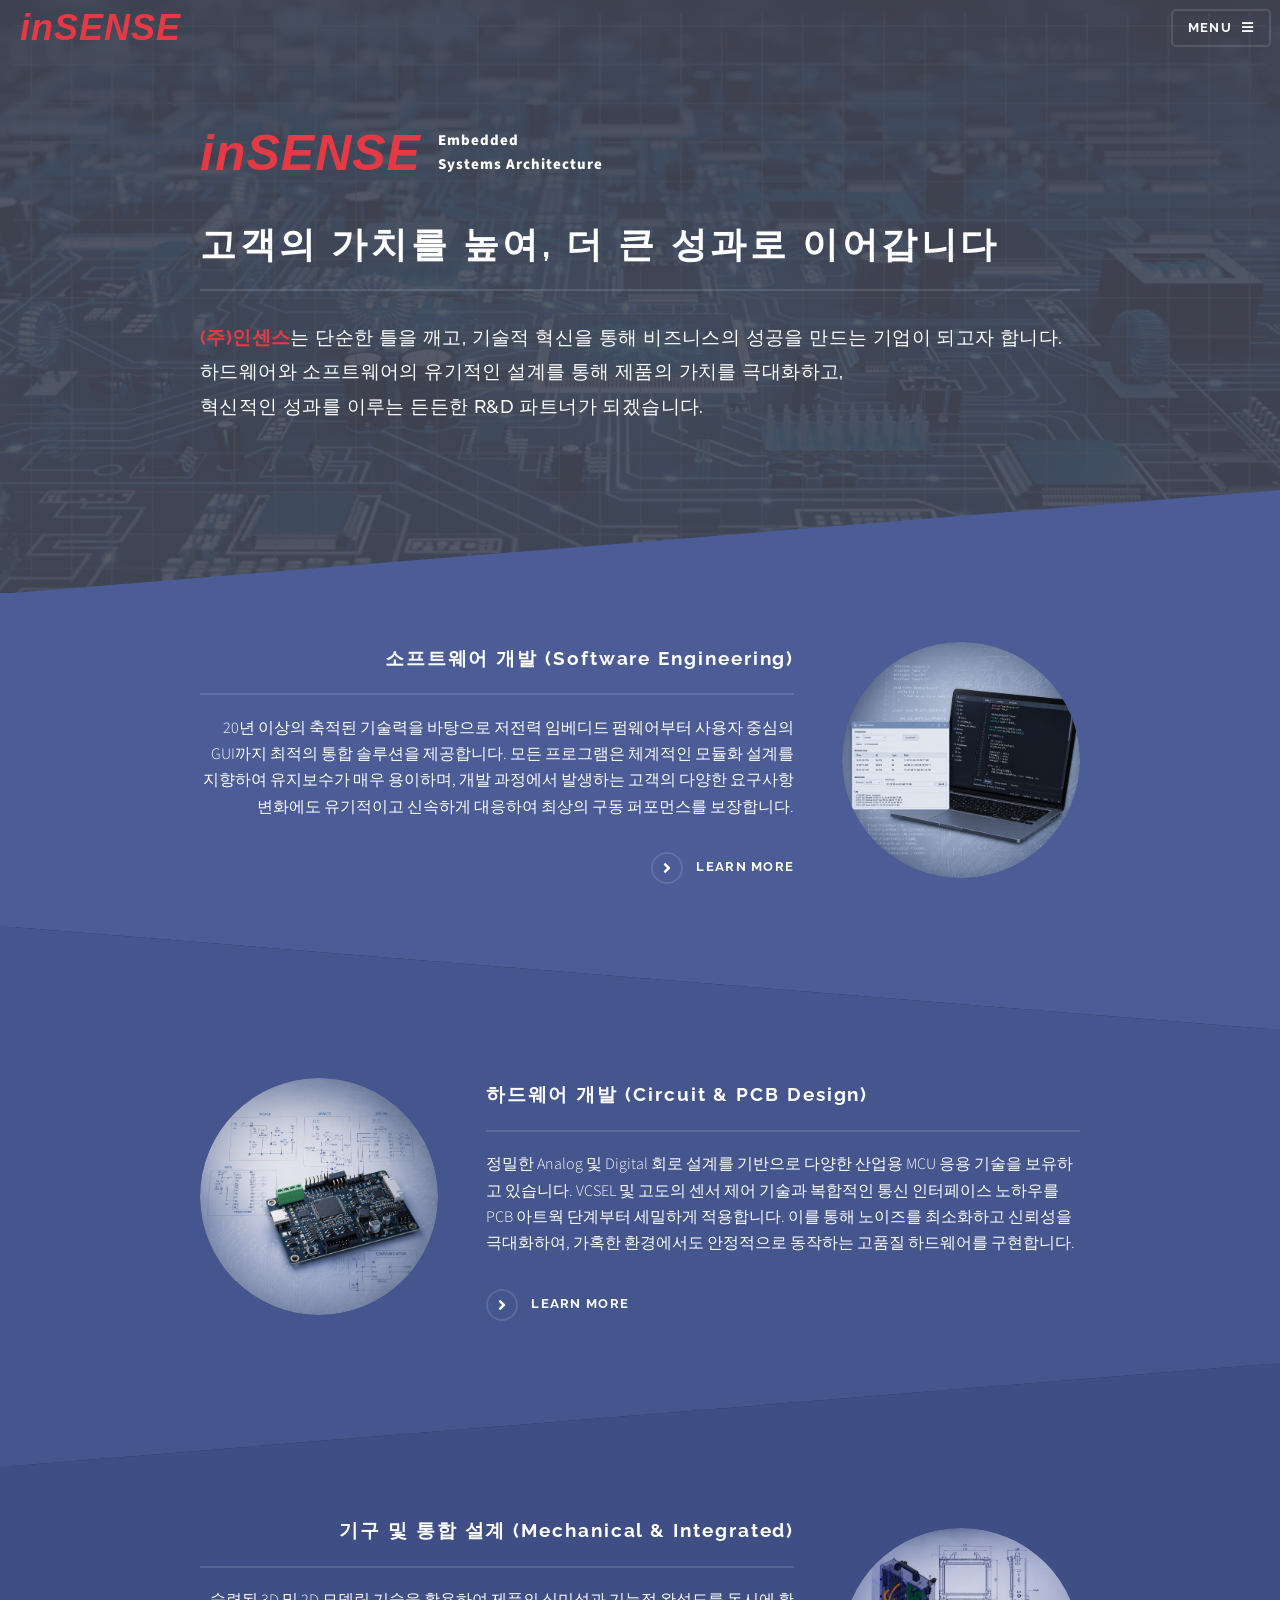
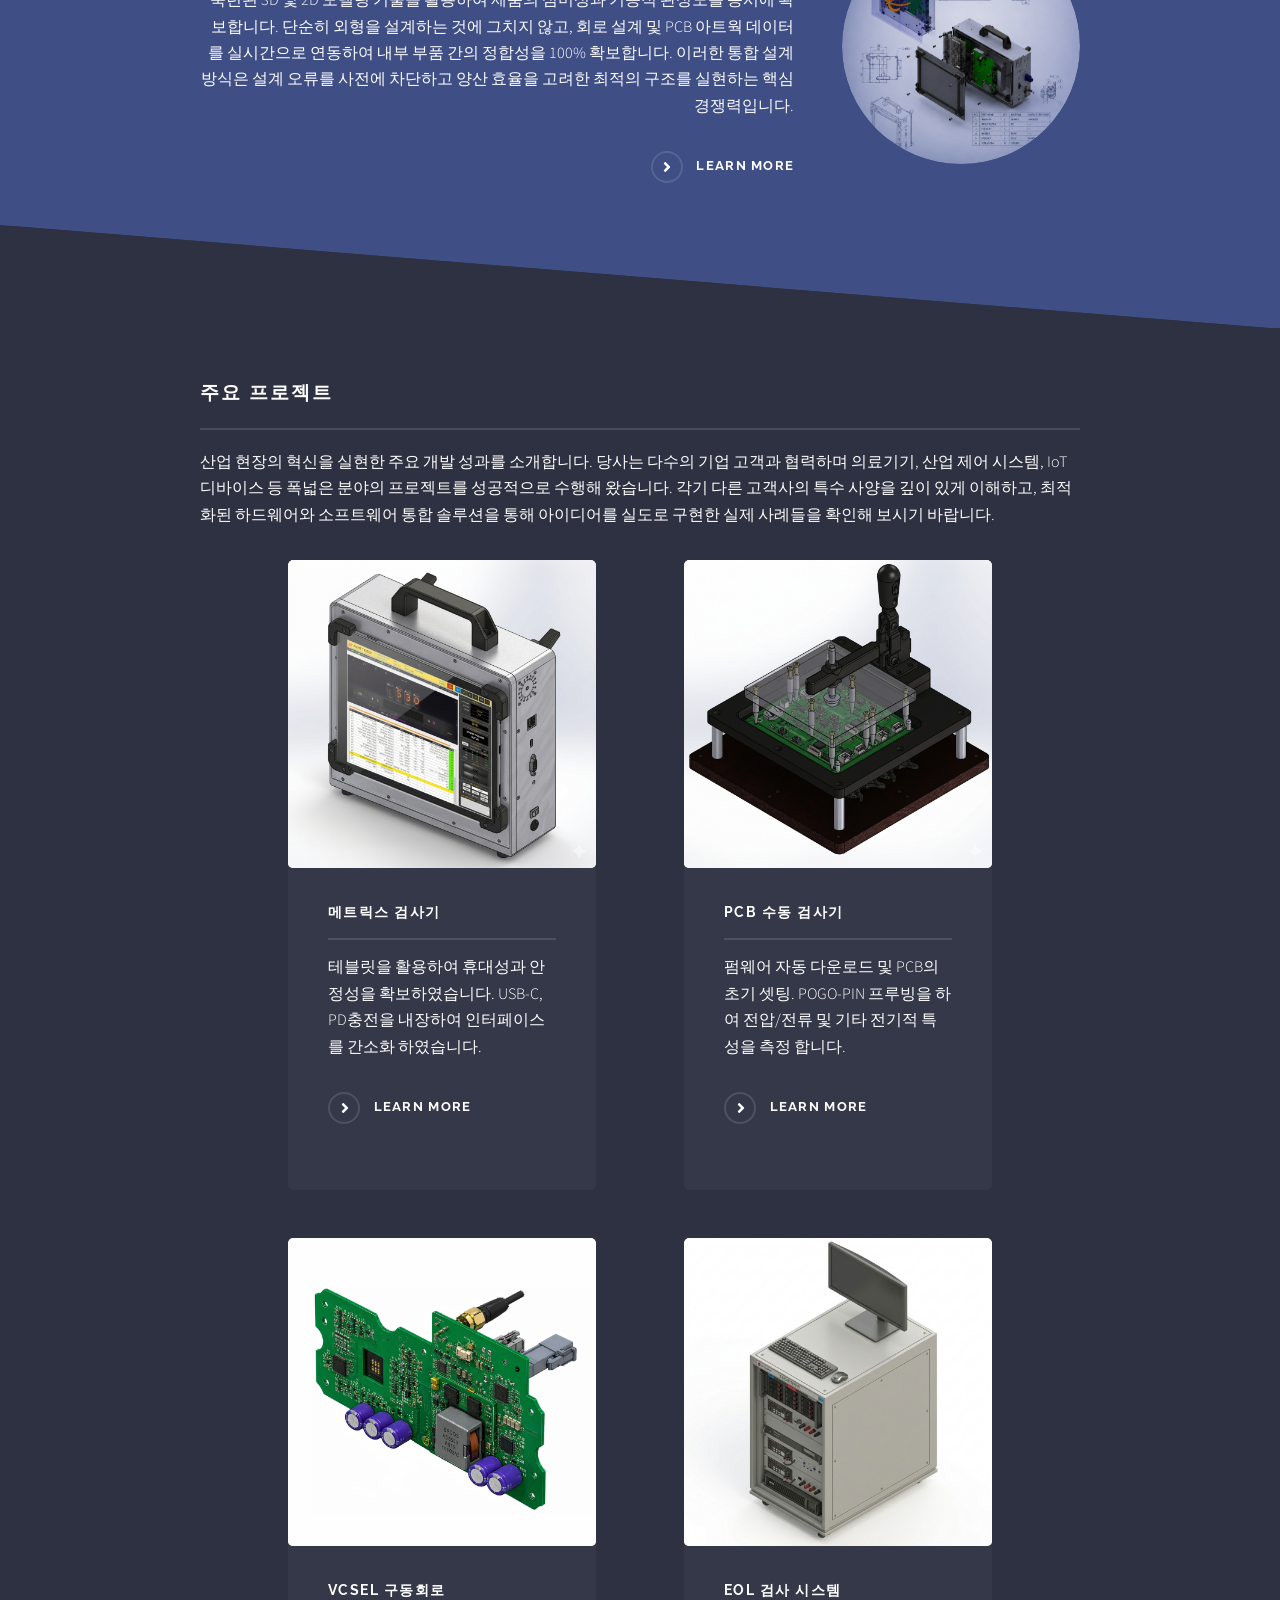
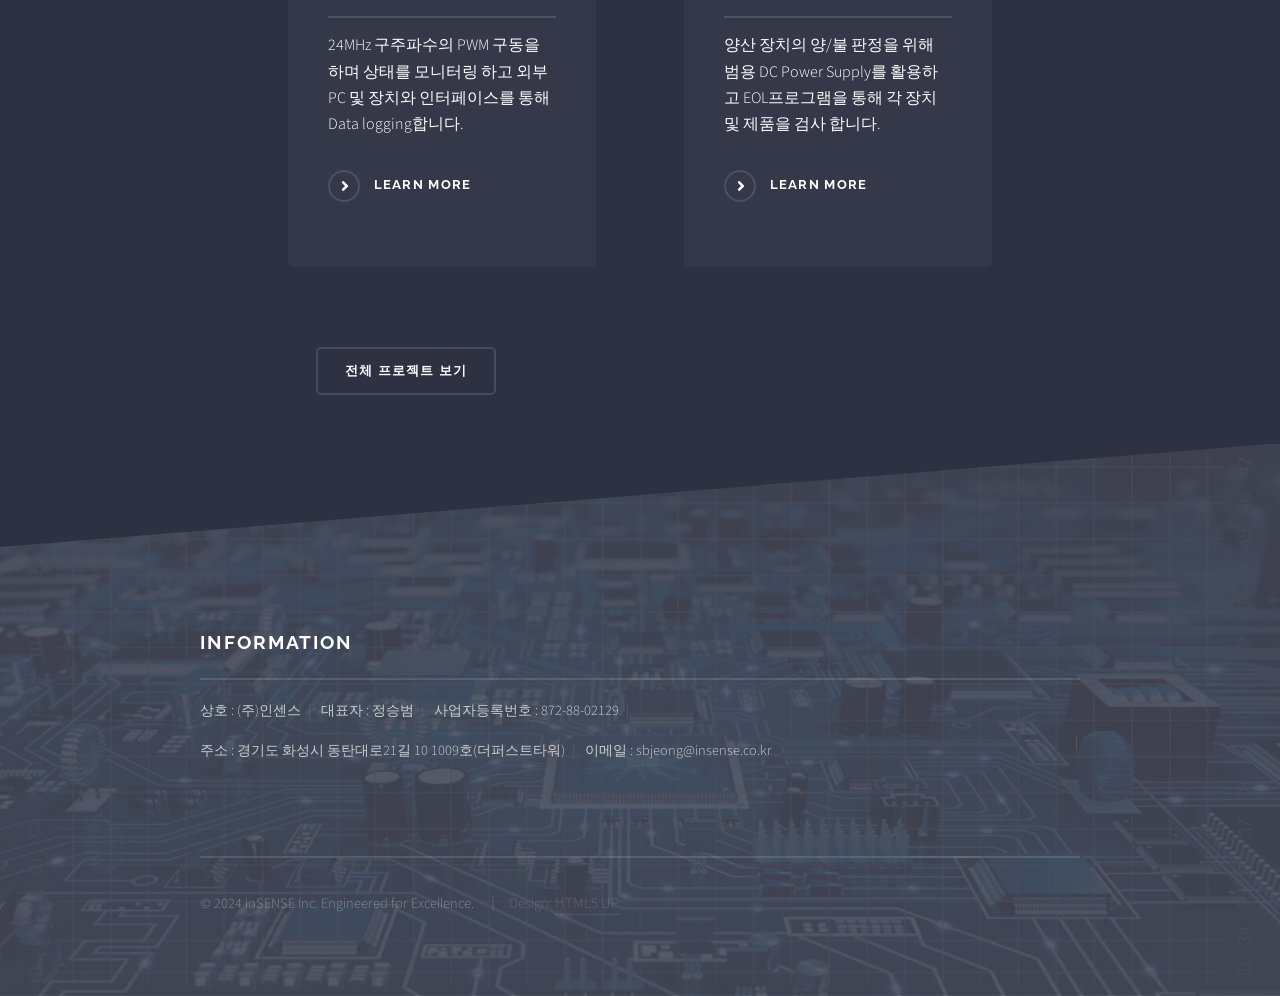
==== commit 93a5fb83: "Update index.html" ====
--- a/index.html
+++ b/index.html
@@ -7,6 +7,7 @@
 <html>
 	<head>
 	  <title>Embedded Core Technologies</title>
+		<link rel="icon" type="image/png" href="/logo.png">
     <meta charset="utf-8" />
     <meta name="viewport" content="width=device-width, initial-scale=1, user-scalable=no" />
 
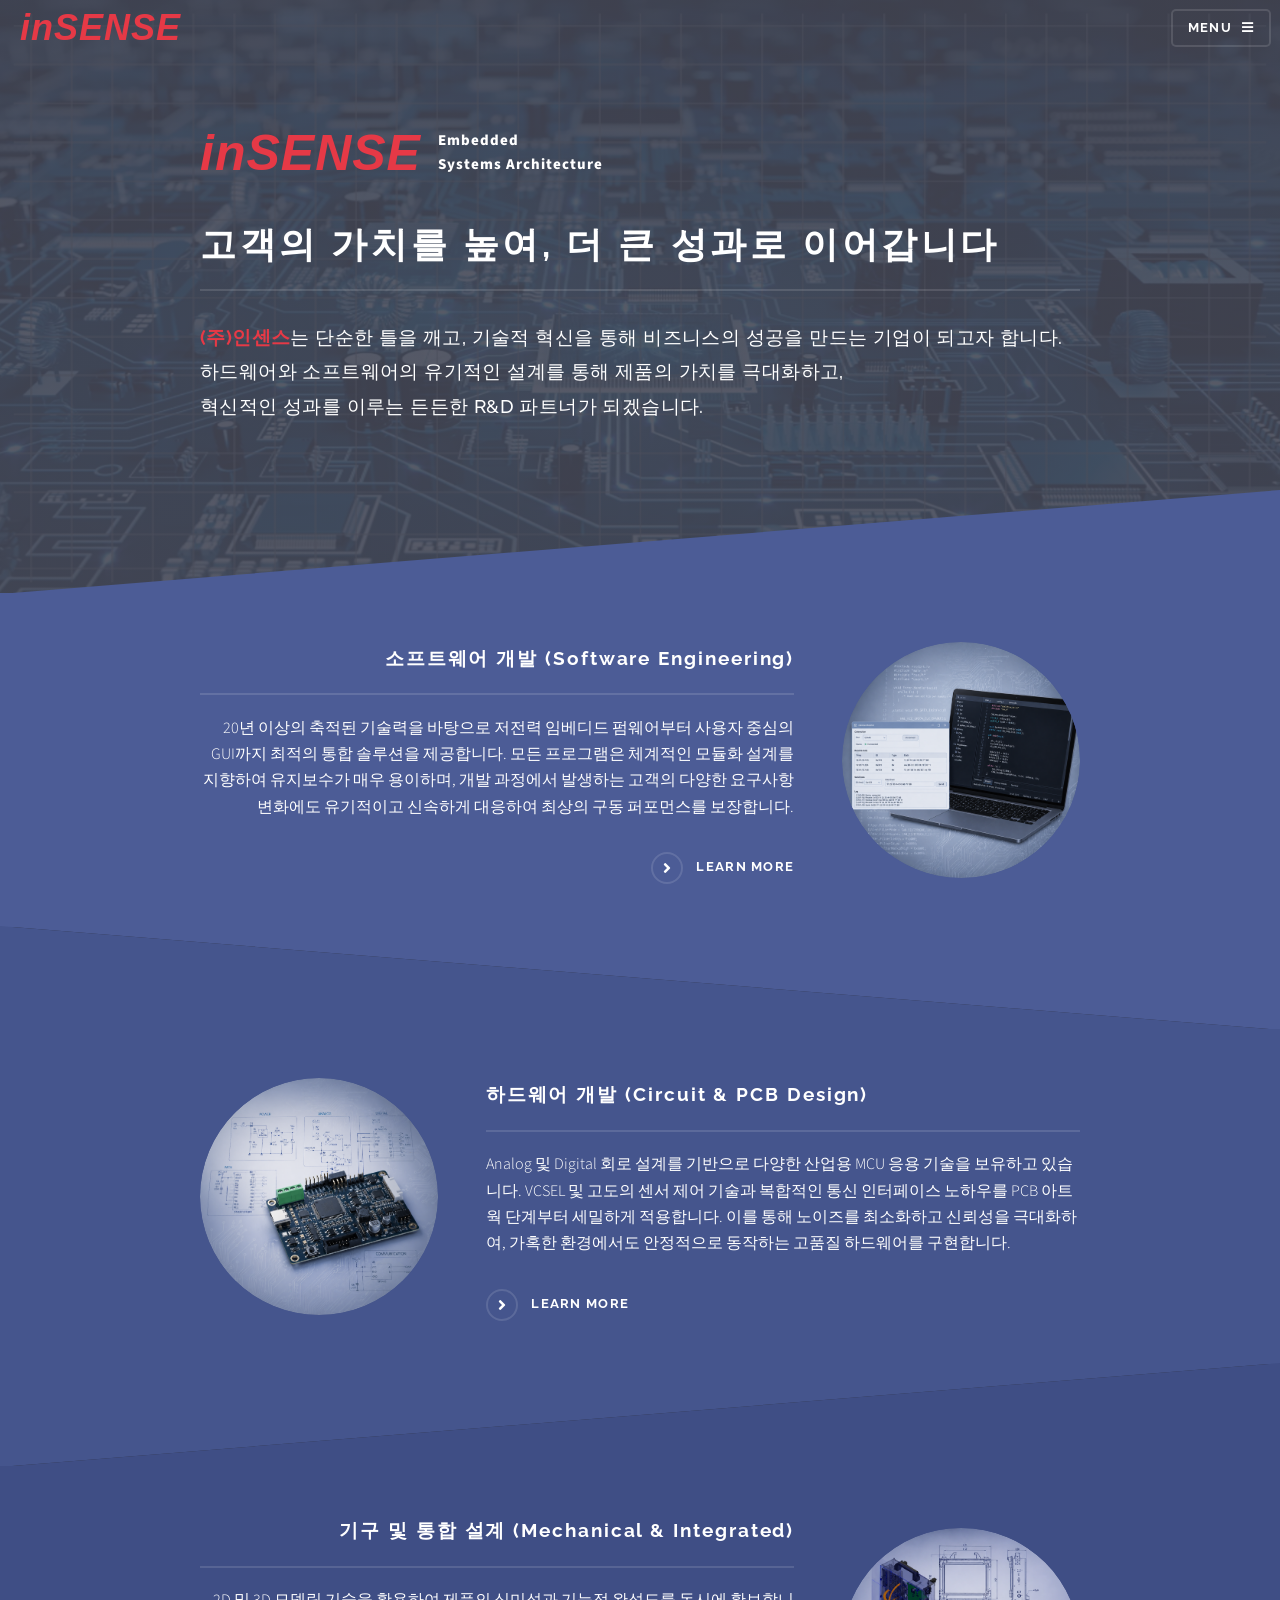
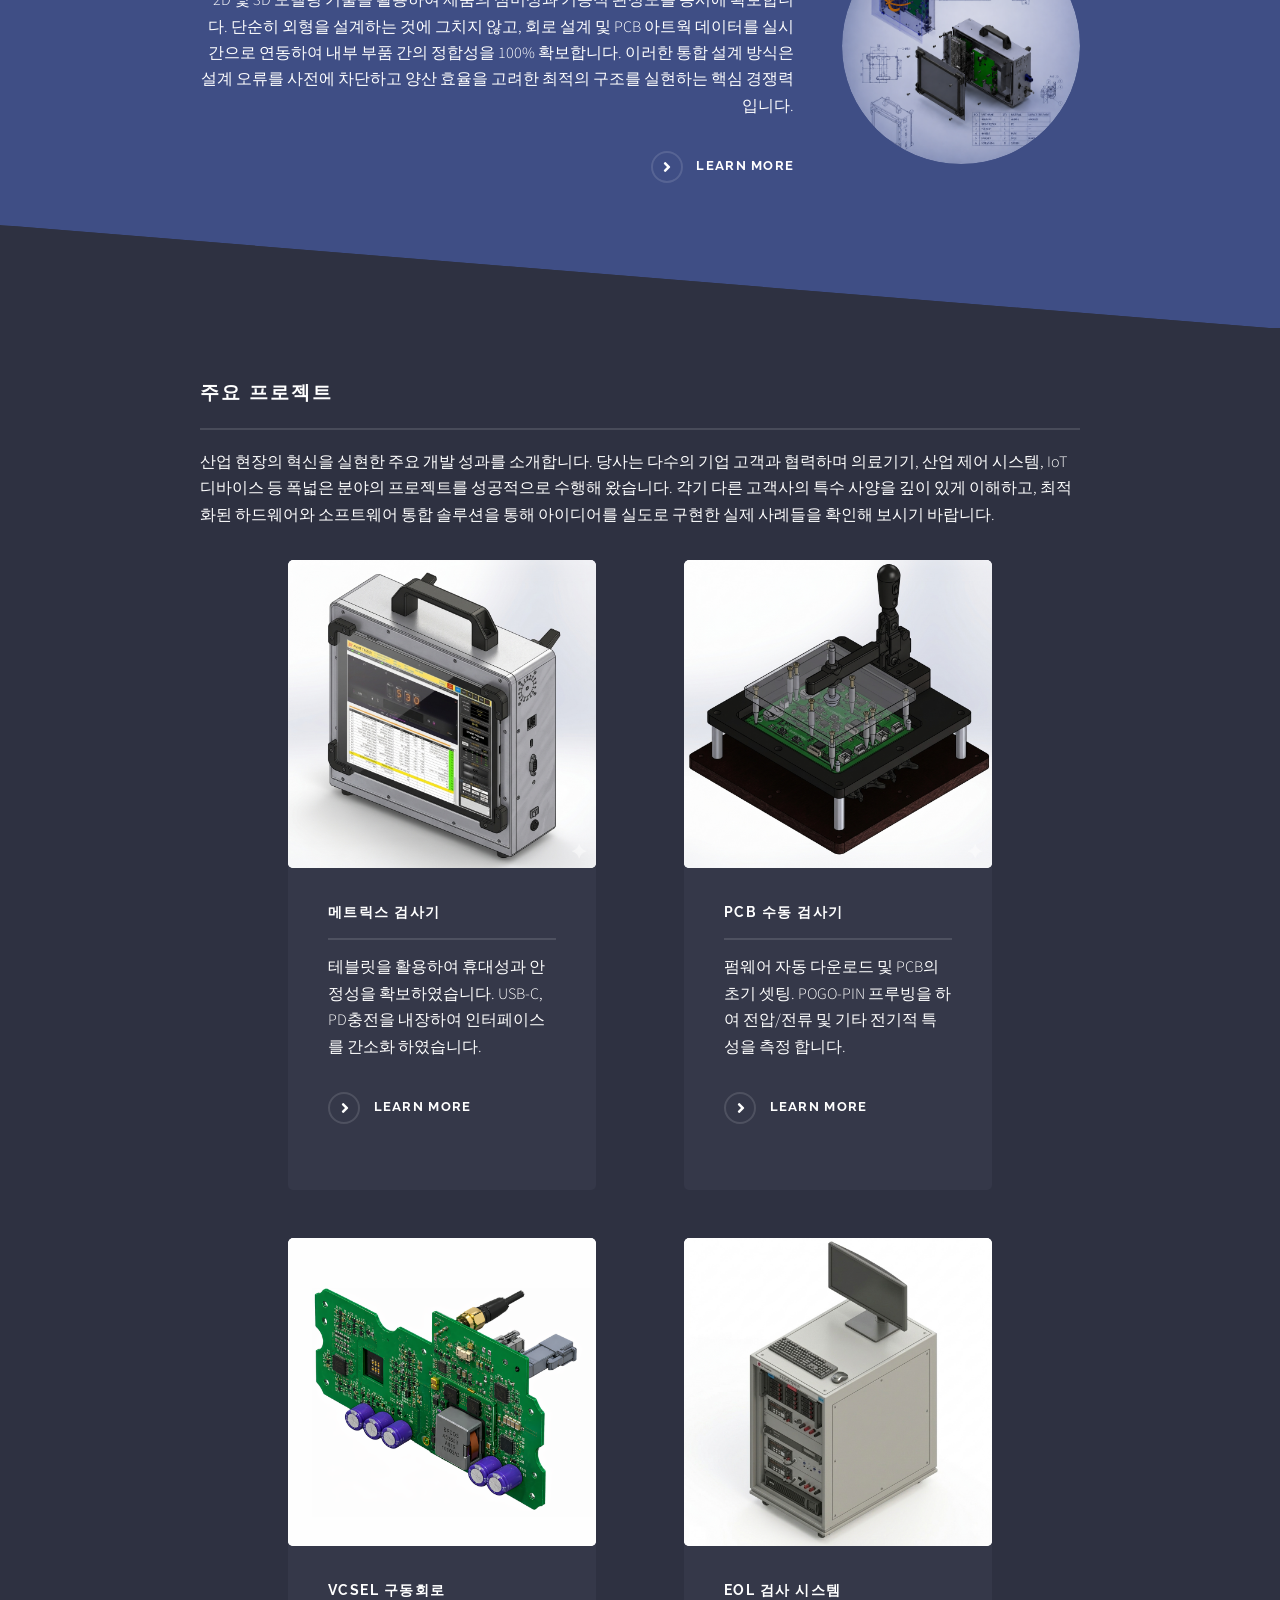
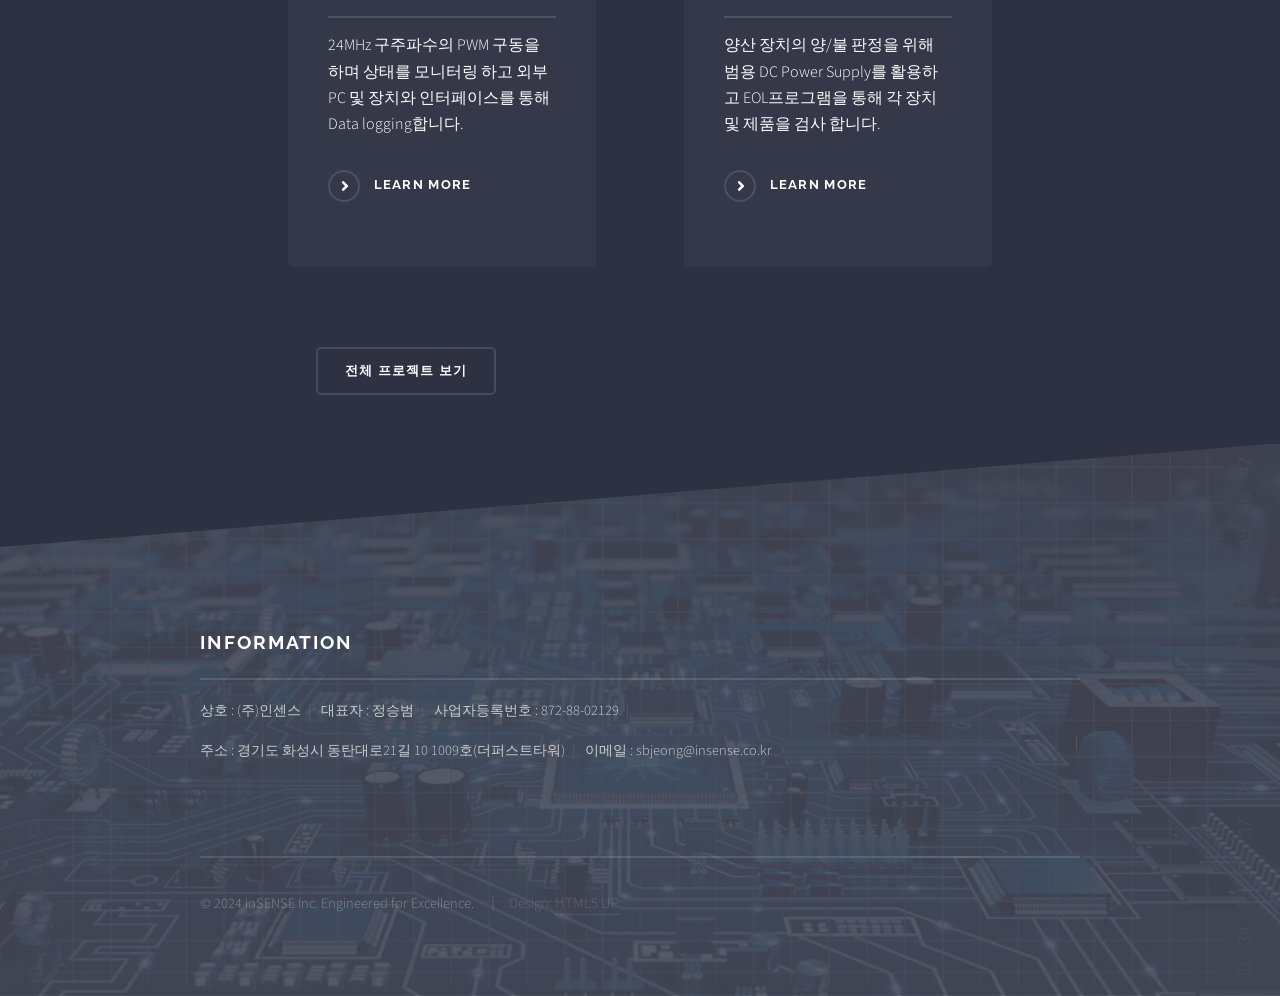
==== commit 81ae5379: "Update index.html" ====
--- a/index.html
+++ b/index.html
@@ -6,8 +6,10 @@
 -->
 <html>
 	<head>
-	  <title>Embedded Core Technologies</title>
-		<link rel="icon" type="image/png" href="/logo.png">
+	  <title>inSENSE | Embedded Core Innovation</title>
+		<link rel="icon" type="image/png" href="/images/logo.png">
+		<link rel="shortcut icon" href="/images/logo.png">
+		<link rel="apple-touch-icon" href="/images/logo.png">
     <meta charset="utf-8" />
     <meta name="viewport" content="width=device-width, initial-scale=1, user-scalable=no" />
 
@@ -135,7 +137,7 @@
 									<a href="i-hardware.html" class="image"><img src="images/pic02.jpg" alt="" /></a>
 									<div class="content">
 										<h2 class="major">하드웨어 개발 (Circuit & PCB Design)</h2>
-										<p>정밀한 Analog 및 Digital 회로 설계를 기반으로 다양한 산업용 MCU 응용 기술을 보유하고 있습니다. VCSEL 및 고도의 센서 제어 기술과 복합적인 통신 인터페이스 노하우를 PCB 아트웍 단계부터 세밀하게 적용합니다. 이를 통해 노이즈를 최소화하고 신뢰성을 극대화하여, 가혹한 환경에서도 안정적으로 동작하는 고품질 하드웨어를 구현합니다.</p>
+										<p>Analog 및 Digital 회로 설계를 기반으로 다양한 산업용 MCU 응용 기술을 보유하고 있습니다. VCSEL 및 고도의 센서 제어 기술과 복합적인 통신 인터페이스 노하우를 PCB 아트웍 단계부터 세밀하게 적용합니다. 이를 통해 노이즈를 최소화하고 신뢰성을 극대화하여, 가혹한 환경에서도 안정적으로 동작하는 고품질 하드웨어를 구현합니다.</p>
 										<a href="i-hardware.html" class="special">Learn more</a>
 									</div>
 								</div>
@@ -147,7 +149,7 @@
 									<a href="i-mechanical.html" class="image"><img src="images/pic03.jpg" alt="" /></a>
 									<div class="content">
 										<h2 class="major">기구 및 통합 설계 (Mechanical & Integrated)</h2>
-										<p>숙련된 3D 및 2D 모델링 기술을 활용하여 제품의 심미성과 기능적 완성도를 동시에 확보합니다. 단순히 외형을 설계하는 것에 그치지 않고, 회로 설계 및 PCB 아트웍 데이터를 실시간으로 연동하여 내부 부품 간의 정합성을 100% 확보합니다. 이러한 통합 설계 방식은 설계 오류를 사전에 차단하고 양산 효율을 고려한 최적의 구조를 실현하는 핵심 경쟁력입니다.</p>
+										<p>2D 및 3D 모델링 기술을 활용하여 제품의 심미성과 기능적 완성도를 동시에 확보합니다. 단순히 외형을 설계하는 것에 그치지 않고, 회로 설계 및 PCB 아트웍 데이터를 실시간으로 연동하여 내부 부품 간의 정합성을 100% 확보합니다. 이러한 통합 설계 방식은 설계 오류를 사전에 차단하고 양산 효율을 고려한 최적의 구조를 실현하는 핵심 경쟁력입니다.</p>
 										<a href="i-mechanical.html" class="special">Learn more</a>
 									</div>
 								</div>
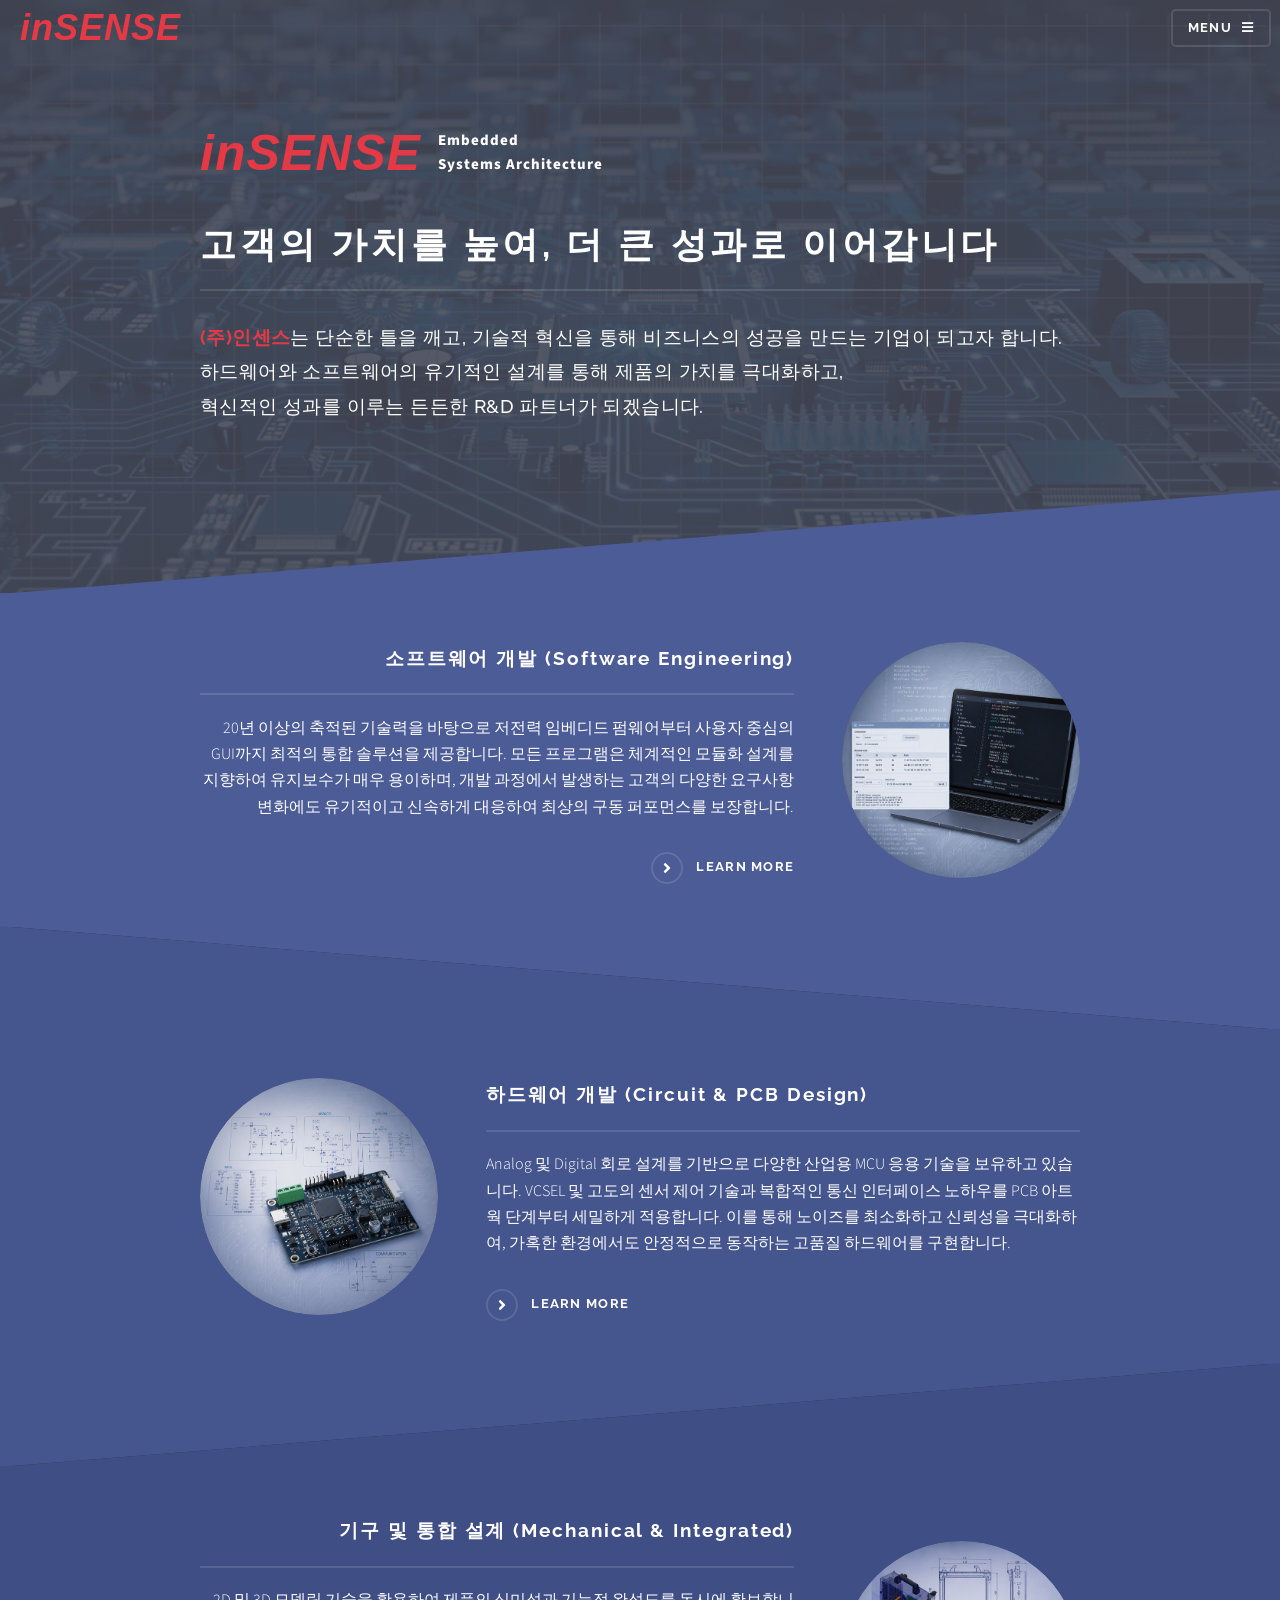
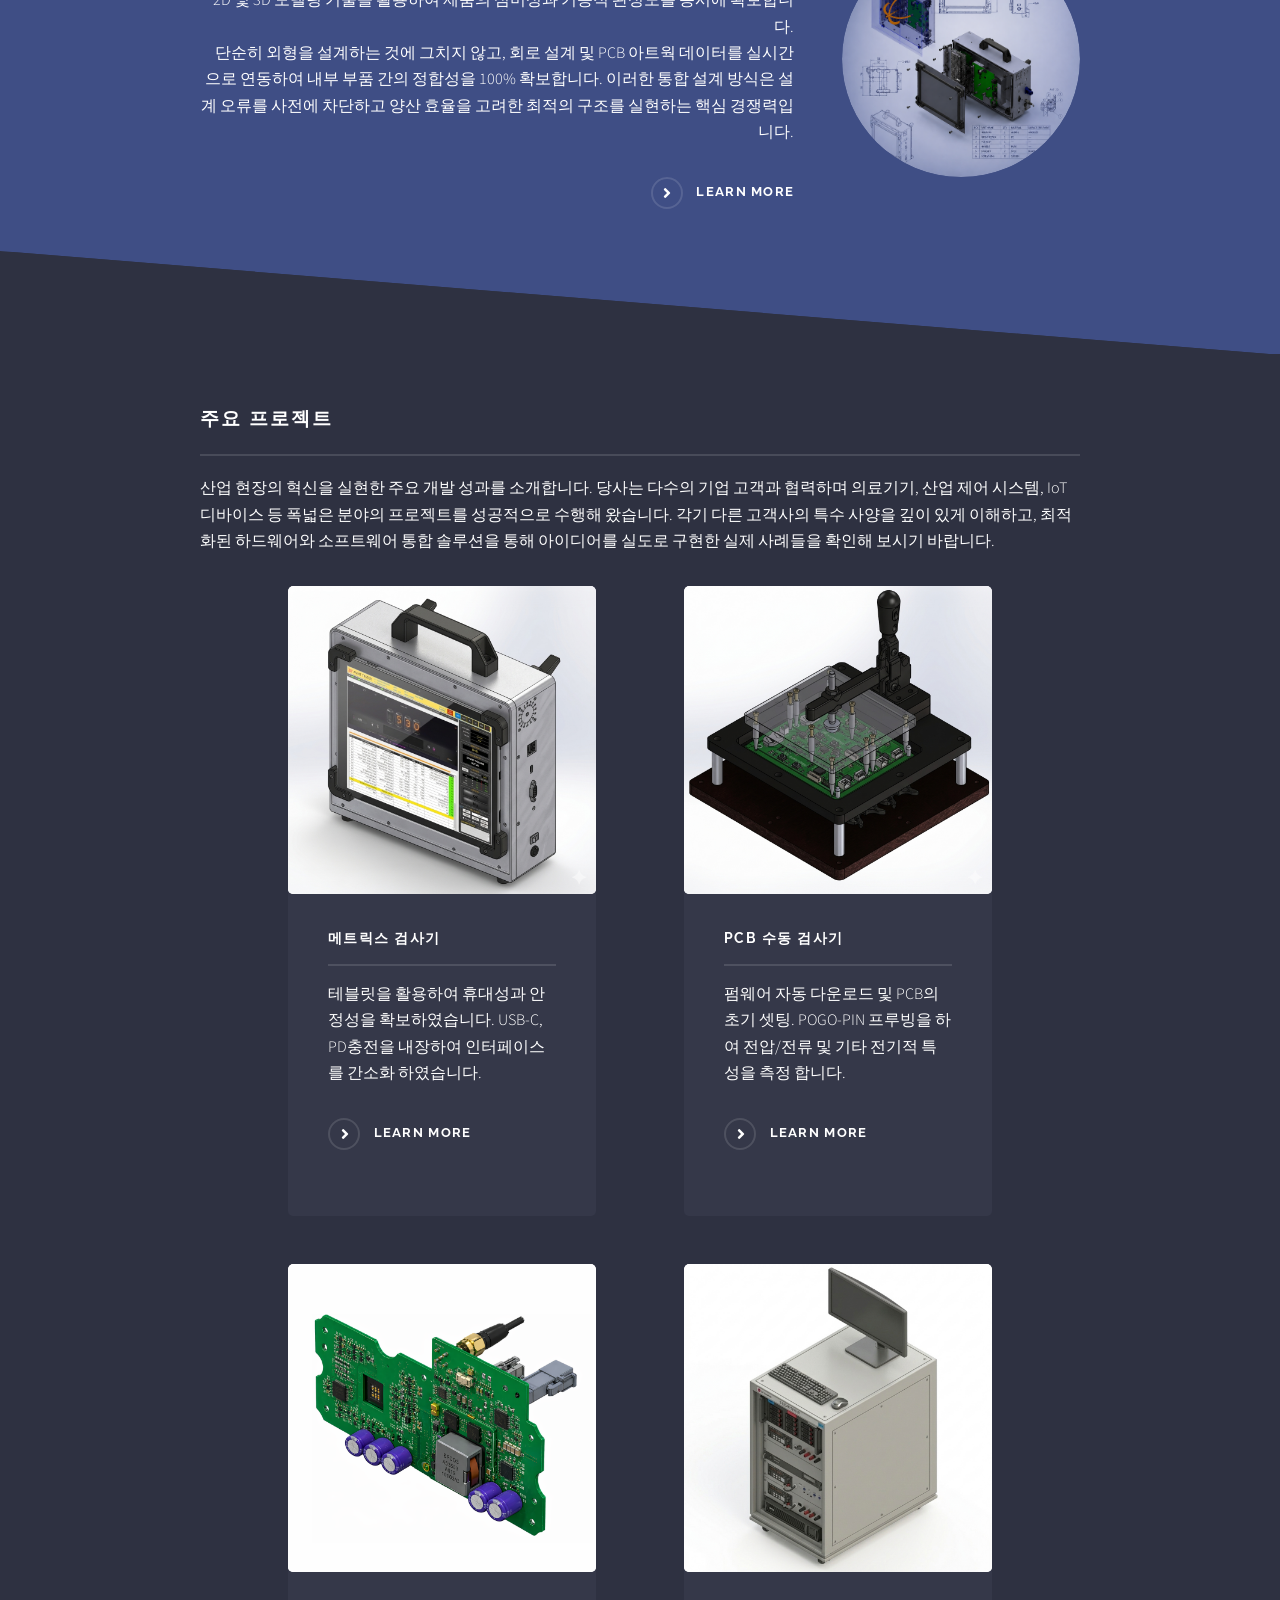
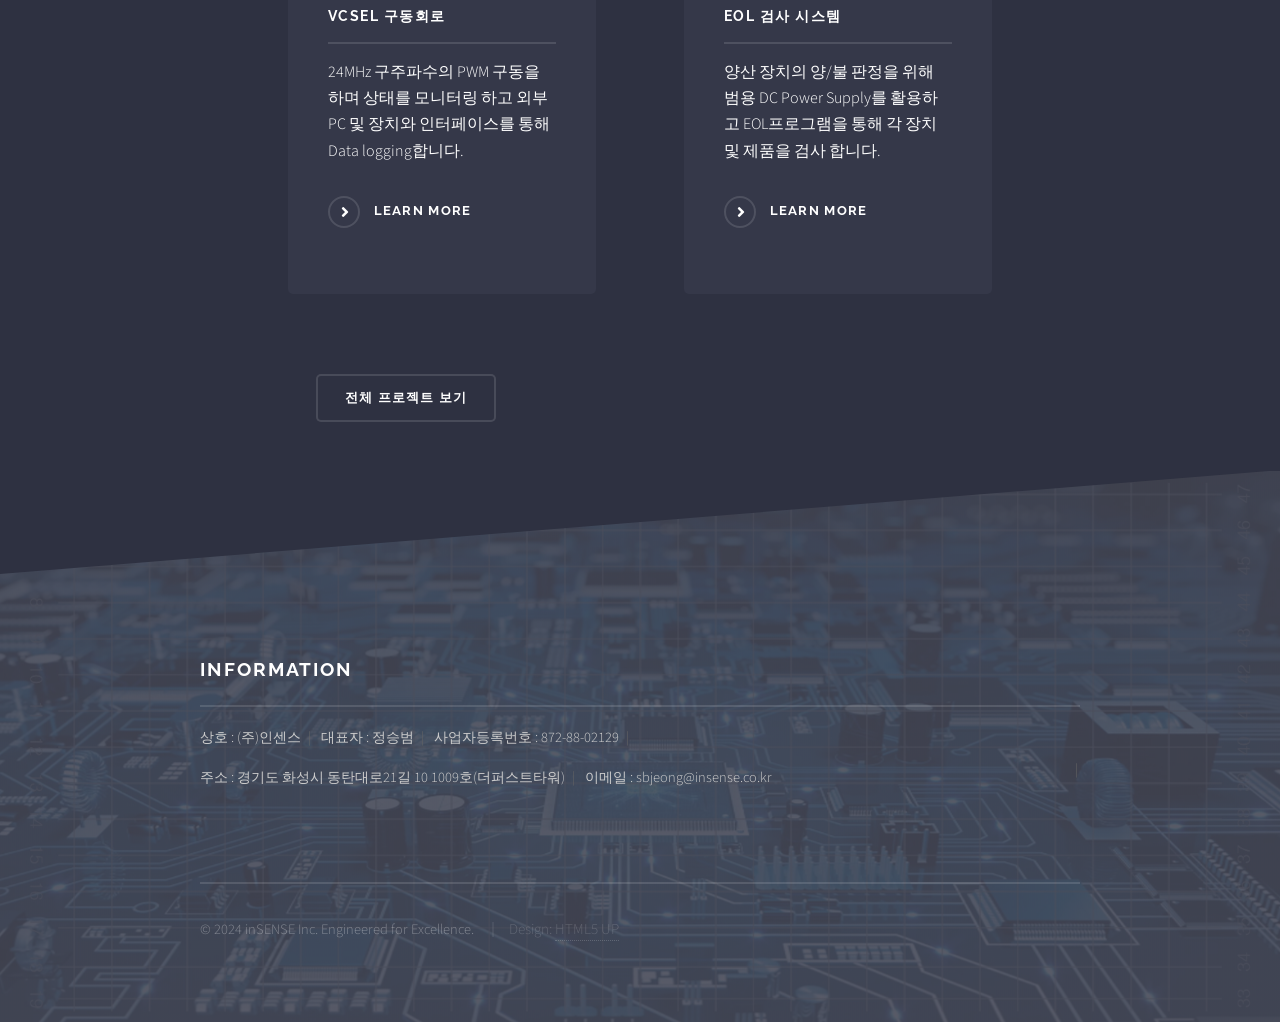
==== commit e6c35be5: "Update index.html" ====
--- a/index.html
+++ b/index.html
@@ -54,9 +54,6 @@
                 </span>
               </a>
             </h1>
-						
-						
-						
 						
 						<nav>
 							<a href="#menu">Menu</a>
@@ -149,7 +146,8 @@
 									<a href="i-mechanical.html" class="image"><img src="images/pic03.jpg" alt="" /></a>
 									<div class="content">
 										<h2 class="major">기구 및 통합 설계 (Mechanical & Integrated)</h2>
-										<p>2D 및 3D 모델링 기술을 활용하여 제품의 심미성과 기능적 완성도를 동시에 확보합니다. 단순히 외형을 설계하는 것에 그치지 않고, 회로 설계 및 PCB 아트웍 데이터를 실시간으로 연동하여 내부 부품 간의 정합성을 100% 확보합니다. 이러한 통합 설계 방식은 설계 오류를 사전에 차단하고 양산 효율을 고려한 최적의 구조를 실현하는 핵심 경쟁력입니다.</p>
+										<p>2D 및 3D 모델링 기술을 활용하여 제품의 심미성과 기능적 완성도를 동시에 확보합니다.<br>
+											단순히 외형을 설계하는 것에 그치지 않고, 회로 설계 및 PCB 아트웍 데이터를 실시간으로 연동하여 내부 부품 간의 정합성을 100% 확보합니다. 이러한 통합 설계 방식은 설계 오류를 사전에 차단하고 양산 효율을 고려한 최적의 구조를 실현하는 핵심 경쟁력입니다.</p>
 										<a href="i-mechanical.html" class="special">Learn more</a>
 									</div>
 								</div>
